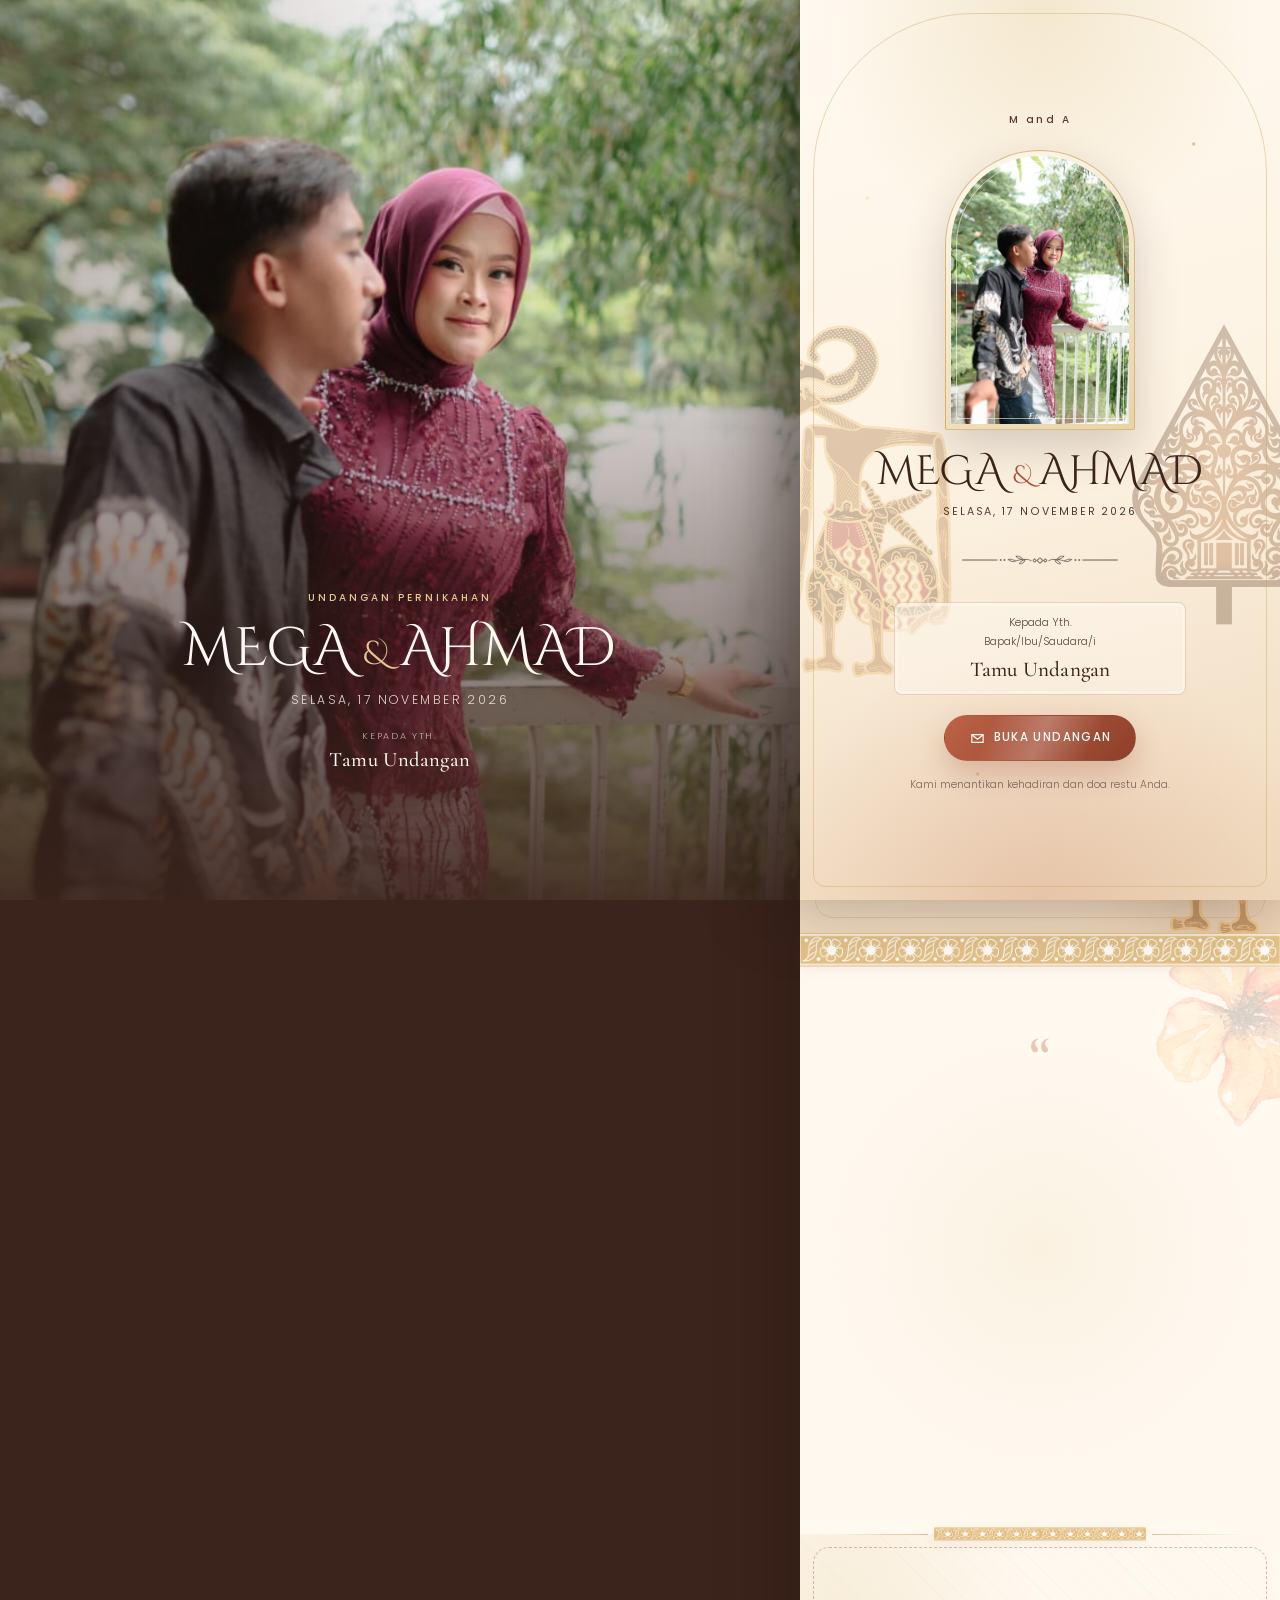
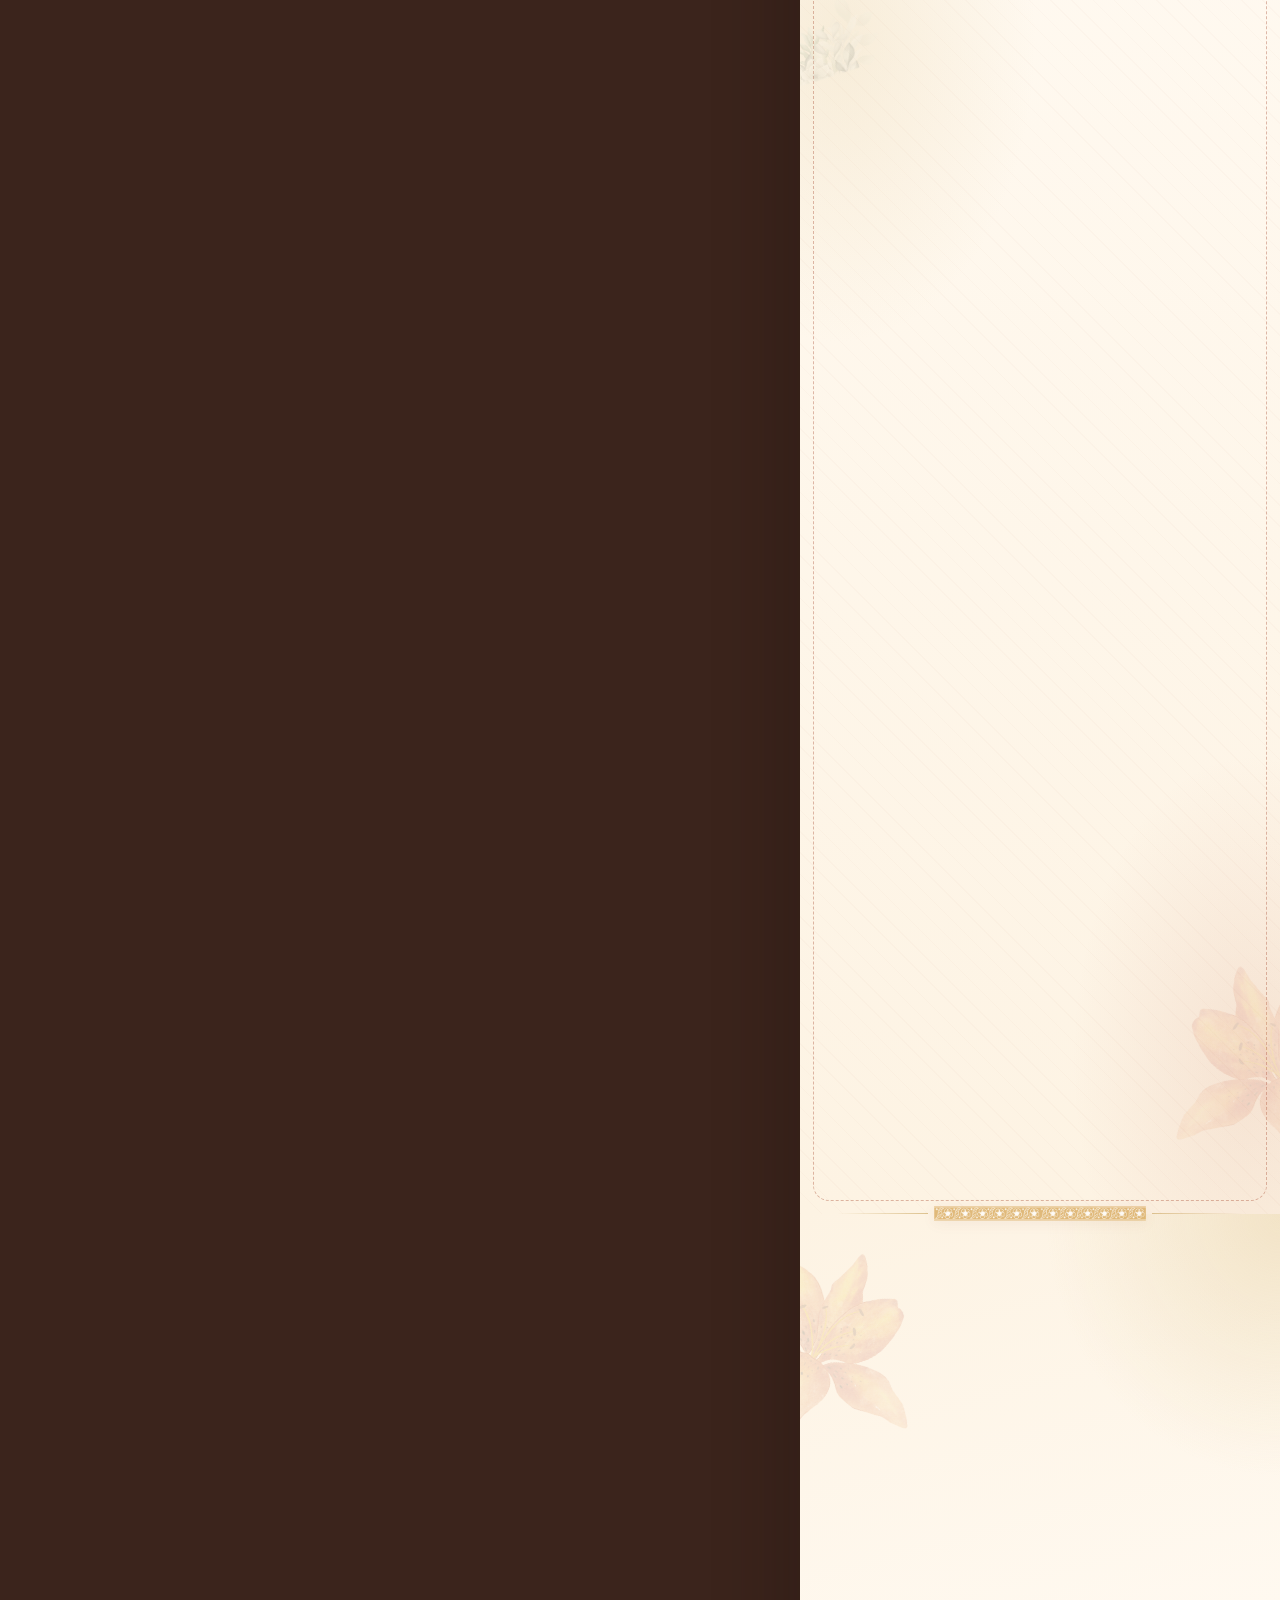
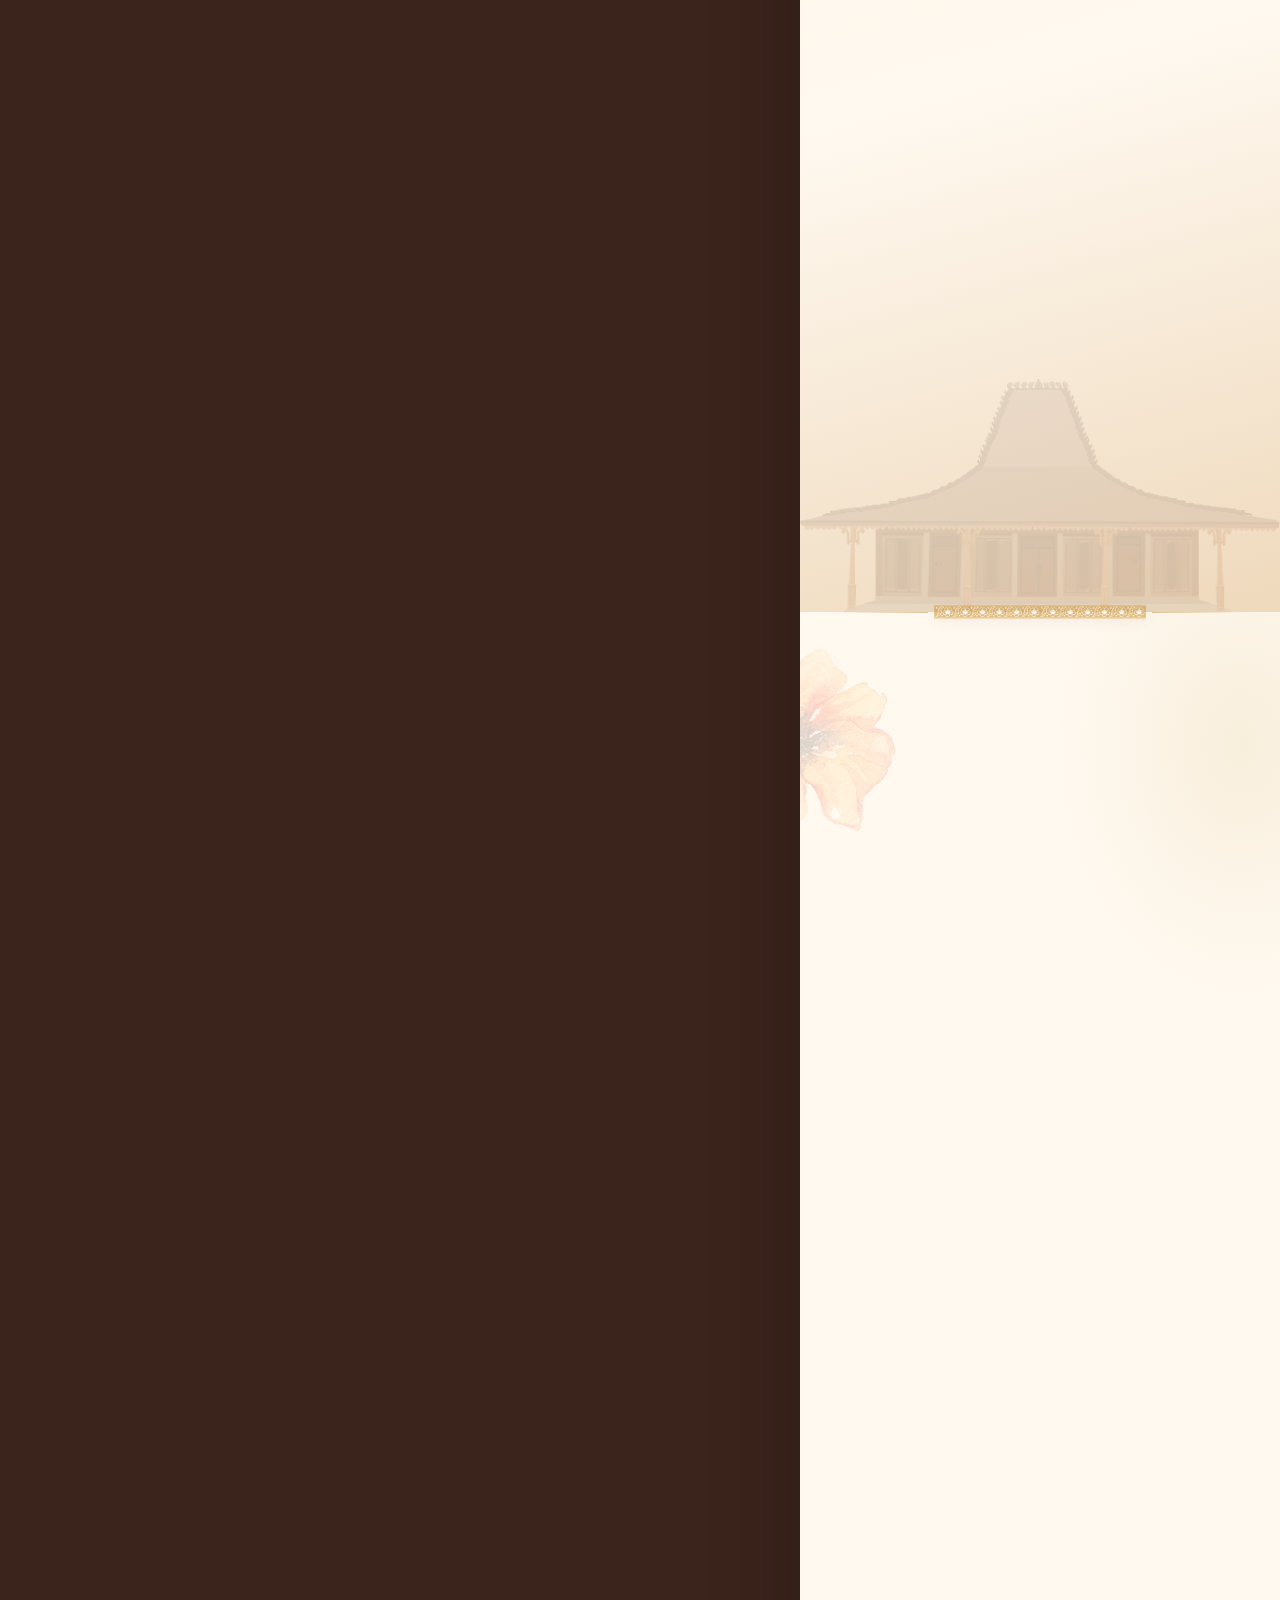
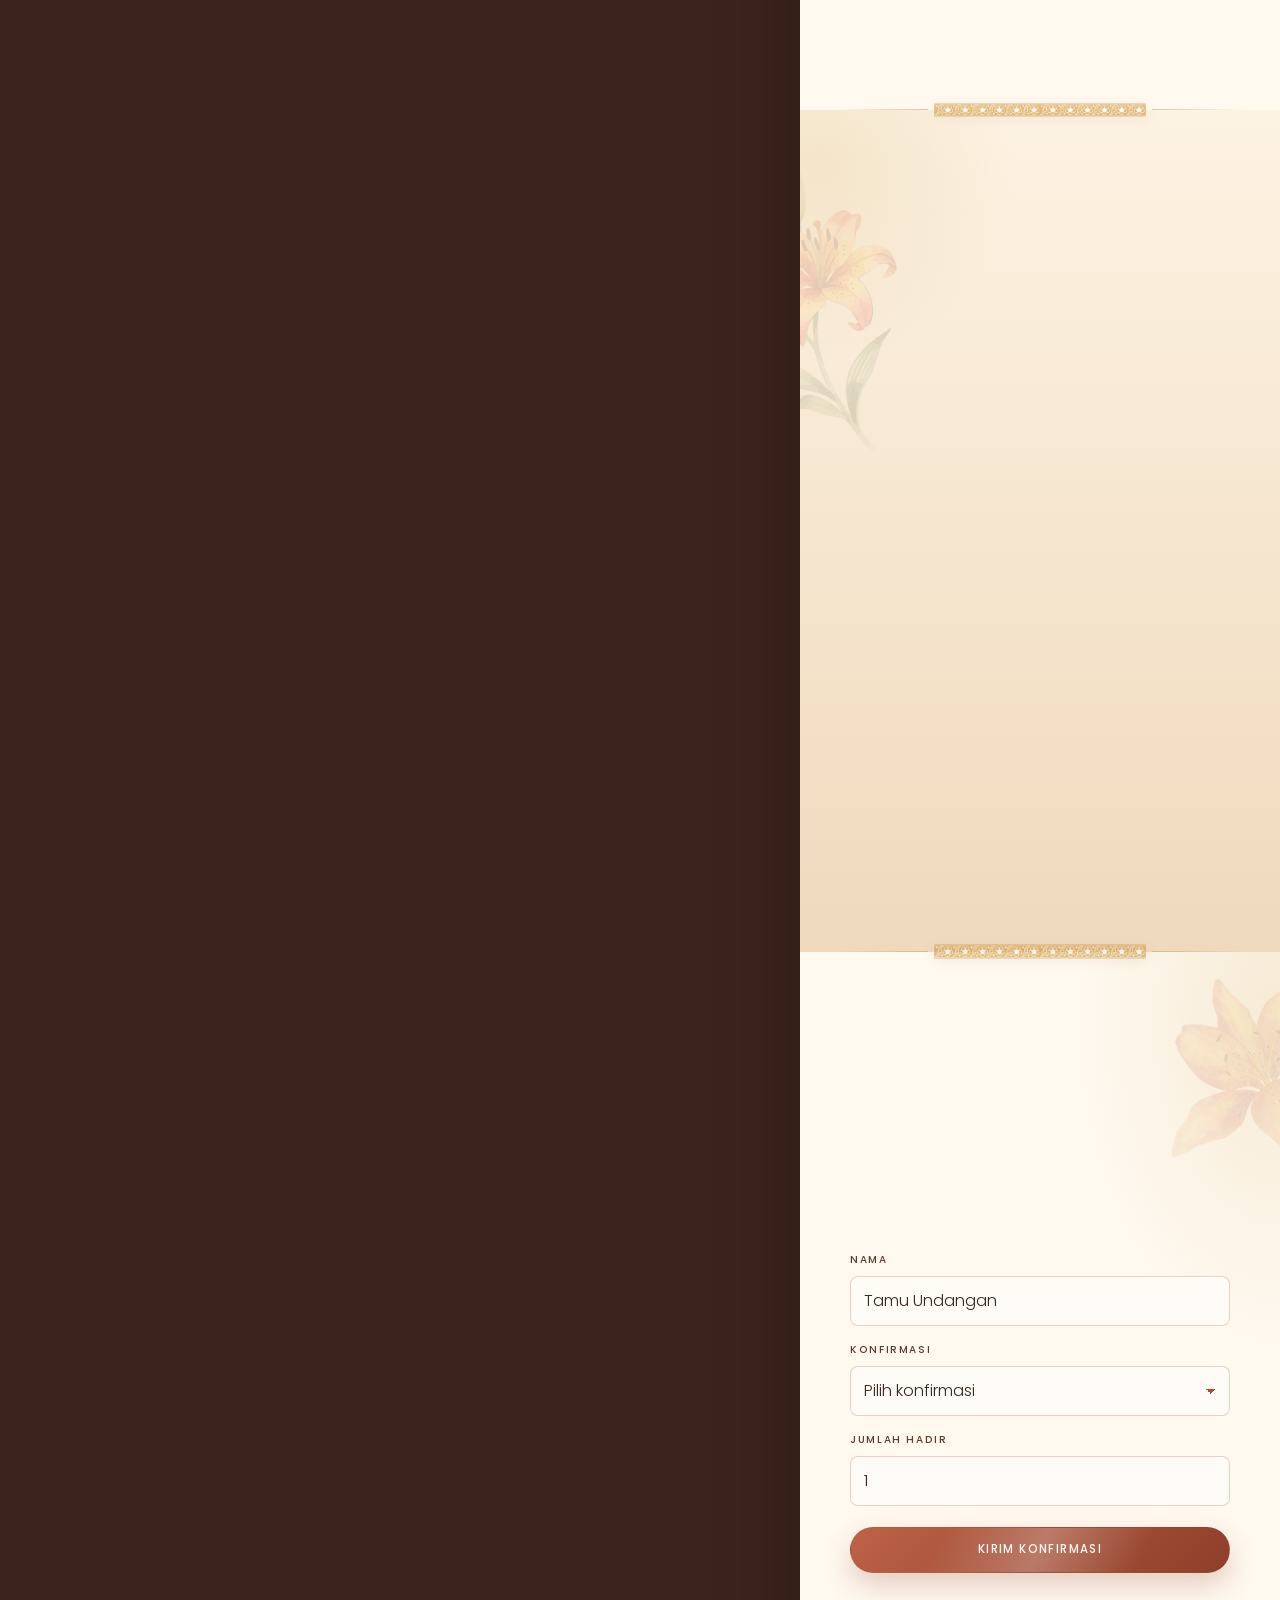
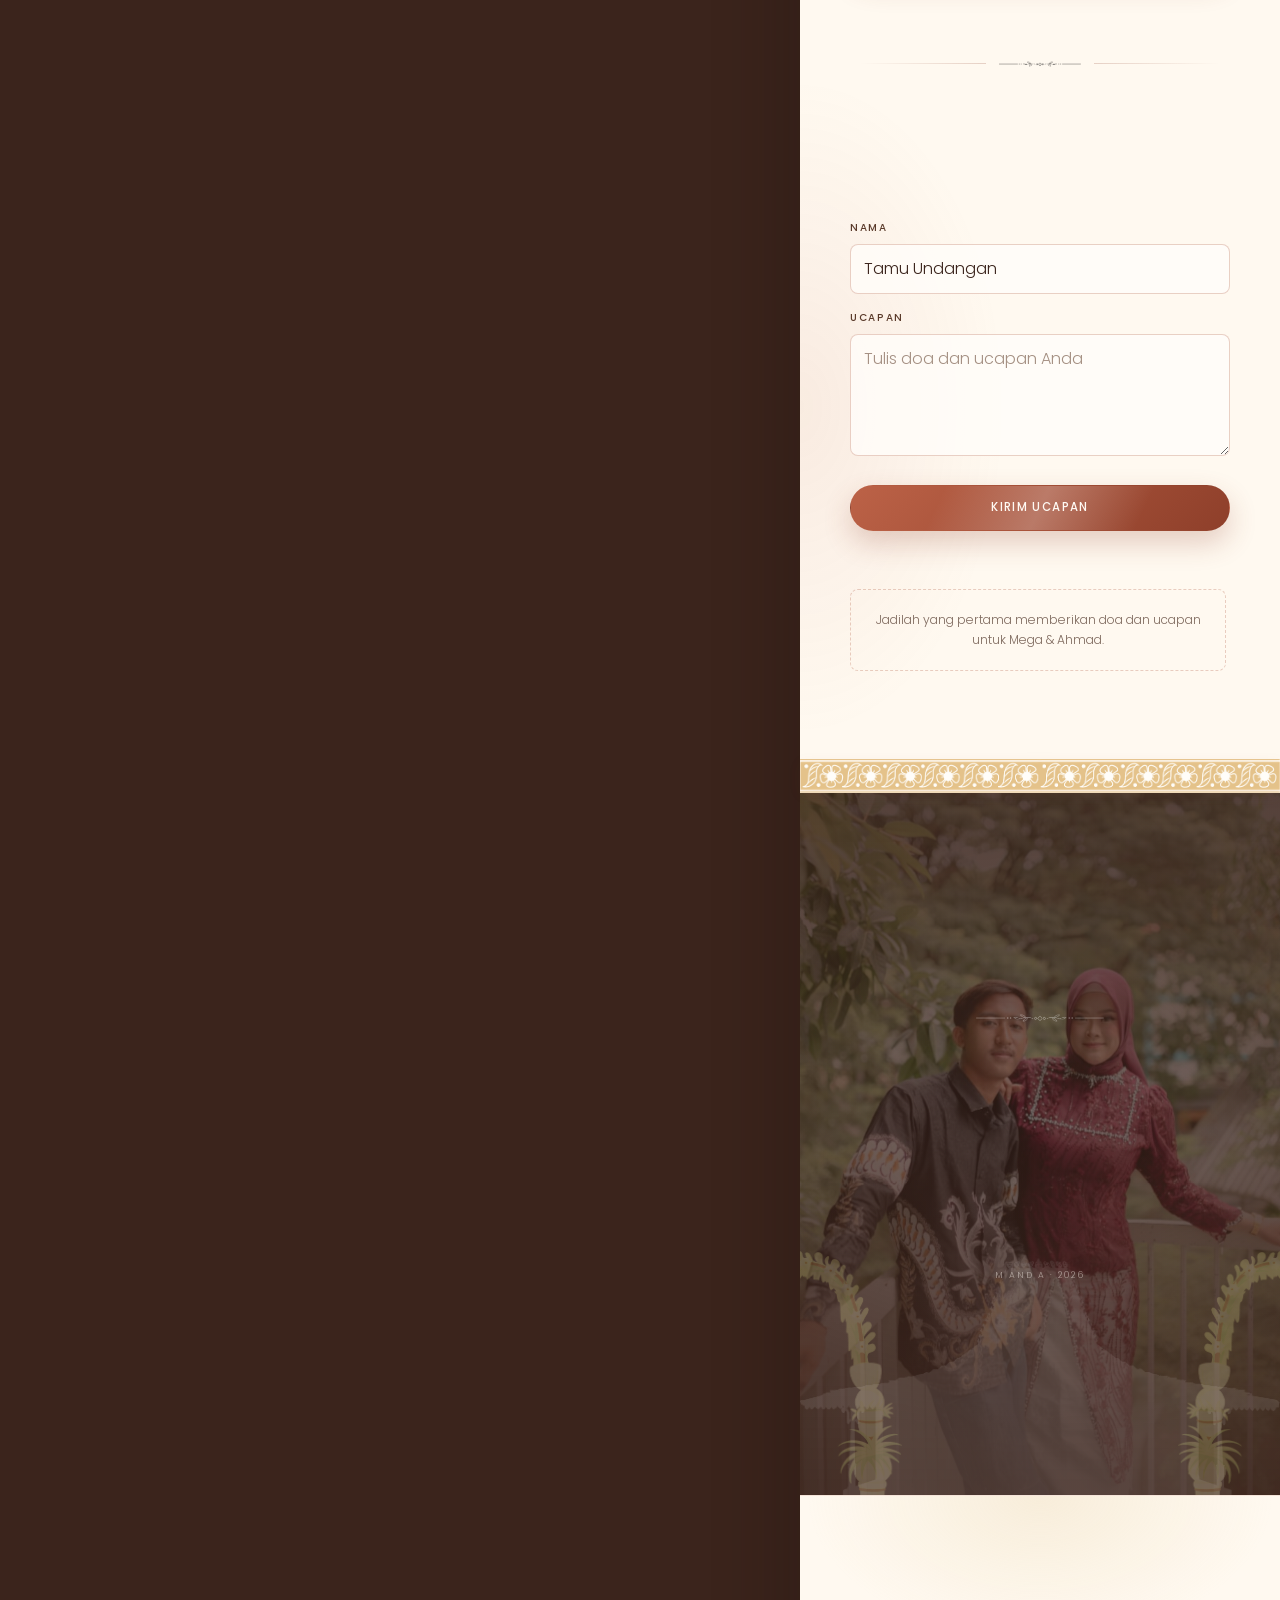
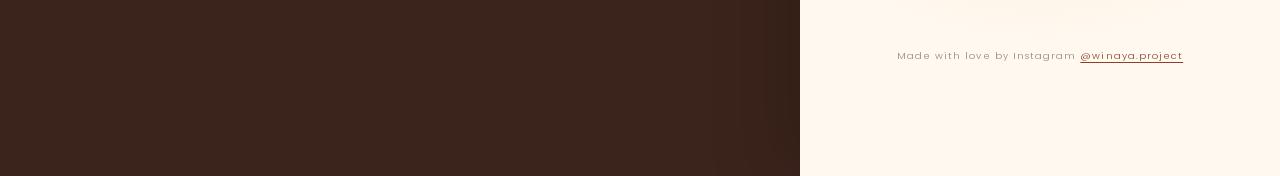
==== index.html @ 8a0c8fb9 "Add wedding invitation website" ====
<!DOCTYPE html>
<html lang="id">
<head>
<meta charset="utf-8">
<meta name="viewport" content="width=device-width, initial-scale=1, viewport-fit=cover">
<meta name="theme-color" content="#FDF3E3">
<title>Undangan Pernikahan Mega &amp; Ahmad</title>
<meta name="description" content="Undangan pernikahan Mega Lestari Purwaning Tias dan Ahmad Asro’i, Selasa, 17 November 2026 di Sidoarjo.">
<meta property="og:title" content="Undangan Pernikahan Mega &amp; Ahmad">
<meta property="og:description" content="Selasa, 17 November 2026. Kami mengundang Bapak/Ibu/Saudara/i untuk hadir di hari bahagia kami.">
<meta property="og:image" content="assets/images/foto-1.jpg">
<meta property="og:type" content="website">
<link rel="icon" href="assets/images/logo-web.png">
<link rel="preconnect" href="https://fonts.googleapis.com">
<link rel="preconnect" href="https://fonts.gstatic.com" crossorigin>
<link href="https://fonts.googleapis.com/css2?family=Cinzel+Decorative:wght@400;700&family=Cormorant+Garamond:ital,wght@1,400;1,500&family=Poppins:wght@300;400;500;600&display=swap" rel="stylesheet">
<link rel="preload" as="image" href="assets/images/foto-1.jpg">
<link rel="stylesheet" href="css/style.css">
<script defer src="js/data.js"></script>
<script defer src="js/main.js"></script>
</head>
<body class="is-locked">
<noscript><div class="noscript">Silakan aktifkan JavaScript untuk membuka undangan ini.</div></noscript>

<section id="cover" class="cover" aria-label="Sampul undangan">
  <div class="cover__panel">
    <div class="cover__ornament cover__ornament--ornate">
      <img src="assets/images/ornate-gunung.png" alt="" aria-hidden="true">
    </div>
    <div class="cover__ornament cover__ornament--wayang">
      <img src="assets/images/wayang.png" alt="" aria-hidden="true">
    </div>

    <div class="cover__content">
      <p class="eyebrow cover__eyebrow">M and A</p>
      <figure class="cover__photo">
        <img id="coverPhoto" src="assets/images/foto-1.jpg" alt="Mega dan Ahmad" fetchpriority="high">
      </figure>
      <h1 class="cover__names">
        <span id="coverBride">Mega</span>
        <span class="amp" aria-hidden="true">&amp;</span>
        <span id="coverGroom">Ahmad</span>
      </h1>
      <p class="cover__date" id="coverDate">Selasa, 17 November 2026</p>
      <img class="cover__line" src="assets/images/decorative-line.png" alt="" aria-hidden="true">
      <div class="cover__guest">
        <span>Kepada Yth.</span>
        <span>Bapak/Ibu/Saudara/i</span>
        <strong id="guestName">Tamu Undangan</strong>
      </div>
      <button class="btn btn--primary btn--pulse" id="openInvitation" type="button">
        <svg viewBox="0 0 24 24" aria-hidden="true" focusable="false"><path d="M4 6.5h16v11H4z"/><path d="m4.5 7 7.5 6 7.5-6"/></svg>
        <span>Buka Undangan</span>
      </button>
      <p class="cover__note">Kami menantikan kehadiran dan doa restu Anda.</p>
    </div>
  </div>
</section>

<div class="sparkle-layer" aria-hidden="true">
  <span></span><span></span><span></span><span></span><span></span><span></span>
  <span></span><span></span><span></span><span></span><span></span><span></span>
</div>

<div class="page-shell">
<main class="main" id="main">
  <section class="hero" id="hom" aria-labelledby="heroNames">
    <div class="hero__slides" id="heroSlides" aria-hidden="true" data-bg-parallax="scroll"></div>
    <div class="hero__veil" aria-hidden="true"></div>
    <div class="hero__content">
      <p class="eyebrow eyebrow--light" data-anim="down">Undangan Pernikahan</p>
      <h2 class="hero__names" id="heroNames" data-anim="zoom" style="--delay:120ms">
        <span data-bride>Mega</span>
        <span class="amp" aria-hidden="true">&amp;</span>
        <span data-groom>Ahmad</span>
      </h2>
      <p class="hero__date" data-anim="up" style="--delay:220ms" data-date-label>Selasa, 17 November 2026</p>
      <p class="hero__guest" data-anim="up" style="--delay:280ms">
        <span>Kepada Yth.</span>
        <strong data-hero-guest>Tamu Undangan</strong>
      </p>
    </div>
    <a class="scroll-cue" href="#hitung" aria-label="Gulir ke hitung mundur acara">
      <span>Gulir</span>
      <i aria-hidden="true"></i>
    </a>
  </section>

  <div class="invitation">
    <div class="section-divider section-divider--page" aria-hidden="true">
      <img src="assets/images/pembatas%20halaman.png" alt="" loading="lazy" decoding="async">
    </div>

    <section class="section countdown-section" id="hitung" aria-labelledby="countdownTitle">
      <img class="countdown-section__penjor" src="assets/images/penjor-balinese.png" alt="" aria-hidden="true" loading="lazy" decoding="async" data-parallax="0.1">
      <img class="countdown-section__penjor countdown-section__penjor--right" src="assets/images/penjor-balinese.png" alt="" aria-hidden="true" loading="lazy" decoding="async" data-parallax="0.1">
      <img class="countdown-section__flower-stack countdown-section__flower-stack--left" src="assets/images/trees.png" alt="" aria-hidden="true" loading="lazy" decoding="async" data-parallax="0.16">
      <img class="countdown-section__flower-stack" src="assets/images/trees.png" alt="" aria-hidden="true" loading="lazy" decoding="async" data-parallax="0.16">
      <img class="countdown-section__wayang" src="assets/images/wayang.png" alt="" aria-hidden="true" loading="lazy" decoding="async" data-parallax="0.06">
      <div class="countdown-section__content">
        <figure class="couple__portrait countdown-section__portrait" data-anim="zoom" style="--delay:180ms">
          <img class="mirror-cloud mirror-cloud--left" src="assets/images/awan-1.png" alt="" aria-hidden="true" loading="lazy" decoding="async" data-parallax="0.05">
          <img class="mirror-cloud mirror-cloud--right" src="assets/images/awan-2.png" alt="" aria-hidden="true" loading="lazy" decoding="async" data-parallax="0.07">
          <img class="couple__portrait-photo" src="assets/images/gallery/foto-4.jpeg" alt="Momen Mega dan Ahmad" loading="lazy" decoding="async">
          <img class="couple__portrait-frame" src="assets/images/frame-mirror.png" alt="" aria-hidden="true" loading="lazy" decoding="async">
          <img class="mirror-flower mirror-flower--left" src="assets/images/flower-3.png" alt="" aria-hidden="true" loading="lazy" decoding="async" data-parallax="0.12">
          <img class="mirror-flower mirror-flower--right" src="assets/images/flower-4.png" alt="" aria-hidden="true" loading="lazy" decoding="async" data-parallax="0.14">
        </figure>
        <p class="eyebrow" data-anim="up">Save the Date</p>
        <h2 class="section__title" id="countdownTitle" data-anim="up" style="--delay:80ms">Menuju Hari Bahagia</h2>
        <p class="countdown-section__date" data-date-label data-anim="up" style="--delay:140ms">Selasa, 17 November 2026</p>
        <div class="countdown" id="countdown" data-anim="up" style="--delay:260ms" role="group" aria-label="Hitung mundur acara">
          <div class="countdown__item"><strong id="cdDays">00</strong><span>Hari</span></div>
          <div class="countdown__item"><strong id="cdHours">00</strong><span>Jam</span></div>
          <div class="countdown__item"><strong id="cdMinutes">00</strong><span>Menit</span></div>
          <div class="countdown__item"><strong id="cdSeconds">00</strong><span>Detik</span></div>
        </div>
        <p class="countdown__past" id="countdownPast" data-anim="up" style="--delay:220ms" hidden>
          Hari bahagia telah berlangsung. Terima kasih atas doa dan restu Anda.
        </p>
      </div>
    </section>

  <div class="section-divider section-divider--page" aria-hidden="true">
    <img src="assets/images/pembatas%20halaman.png" alt="" loading="lazy" decoding="async">
  </div>

  <section class="section quote" aria-labelledby="quoteTitle">
    <h2 class="sr-only" id="quoteTitle">Ayat pernikahan</h2>
    <img class="quote__flower" src="assets/images/flower-1.png" alt="" aria-hidden="true" data-parallax="0.08">
    <div class="quote__mark" aria-hidden="true">&ldquo;</div>
    <blockquote class="quote__text" id="quoteText" data-anim="up">
      Dan diantara tanda-tanda kebesaran-Nya ialah diciptakan-Nya untukmu pasangan hidup dari jenismu sendiri supaya kamu cenderung dan merasa tentram kepadanya dan dijadikan-Nya diantaramu rasa kasih dan sayang. Sesungguhnya pada yang demikian itu menjadi tanda-tanda bagi kaum yang berfikir.
    </blockquote>
    <p class="quote__source" id="quoteSource" data-anim="up" style="--delay:120ms">Surat Ar-Rum: 21</p>
    <img class="quote__line" src="assets/images/decorative-line.png" alt="" aria-hidden="true" data-anim="zoom">
  </section>

  <div class="section-divider" aria-hidden="true">
    <img src="assets/images/pembatas%20halaman.png" alt="" loading="lazy" decoding="async">
  </div>

  <section class="section couple" id="kopel" aria-labelledby="coupleTitle">
    <h2 class="sr-only" id="coupleTitle">Mempelai</h2>
    <div class="couple__frame" aria-hidden="true"></div>
    <img class="couple__flower couple__flower--left" src="assets/images/flower-group.png" alt="" aria-hidden="true" data-parallax="0.07">
    <img class="couple__flower couple__flower--right" src="assets/images/flower-2.png" alt="" aria-hidden="true" data-parallax="0.11">
    <p class="section__lead couple__lead" id="invitationText" data-anim="up">
      DENGAN MEMOHON RAHMAT DAN RIDHO ALLAH SWT, YANG TELAH MENCIPTAKAN MAKHLUKNYA BERPASANG-PASANGAN, KAMI MOHON DOA RESTU UNTUK PERNIKAHAN PUTRA-PUTRI KAMI:
    </p>

    <article class="person person--bride" data-anim="left">
      <div class="person__media">
        <img id="bridePhoto" src="assets/images/foto-3.jpg" alt="Mega Lestari Purwaning Tias" loading="lazy">
        <span class="person__ring" aria-hidden="true"></span>
        <img class="person__flower" src="assets/images/flower-1.png" alt="" aria-hidden="true" data-parallax="0.08">
      </div>
      <p class="person__nick" id="brideNick">Mega</p>
      <h3 class="person__name" id="brideName">Mega Lestari Purwaning Tias</h3>
      <p class="person__order" id="brideOrder">Putri pertama</p>
      <p class="person__parents" id="brideParents">Bapak Iswanto Sujati &amp; Ibu Hamidah</p>
    </article>

    <div class="and" data-anim="zoom" aria-hidden="true">
      <span></span>
      <strong>AND</strong>
      <span></span>
    </div>

    <article class="person person--groom" data-anim="right">
      <div class="person__media">
        <img id="groomPhoto" src="assets/images/foto-2.jpg" alt="Ahmad Asro’i" loading="lazy">
        <span class="person__ring" aria-hidden="true"></span>
        <img class="person__flower" src="assets/images/flower-2.png" alt="" aria-hidden="true" data-parallax="0.08">
      </div>
      <p class="person__nick" id="groomNick">Ahmad</p>
      <h3 class="person__name" id="groomName">Ahmad Asro’i</h3>
      <p class="person__order" id="groomOrder">Putra pertama</p>
      <p class="person__parents" id="groomParents">Bapak Satimen &amp; Ibu Komariyah</p>
    </article>
  </section>

  <div class="section-divider" aria-hidden="true">
    <img src="assets/images/pembatas%20halaman.png" alt="" loading="lazy" decoding="async">
  </div>

  <section class="section event" id="lokasi" aria-labelledby="eventTitle">
    <img class="event__flower" src="assets/images/flower-2.png" alt="" aria-hidden="true" data-parallax="0.1">
    <p class="eyebrow" data-anim="up">Rangkaian Acara</p>
    <h2 class="section__title" id="eventTitle" data-anim="up" style="--delay:80ms">Acara</h2>
    <div class="event__list" id="eventList"></div>
    <div class="event__map" id="eventMap" data-anim="up"></div>
    <div class="event__joglo" aria-hidden="true">
      <img src="assets/images/rumah-joglo.png" alt="">
    </div>
  </section>

  <div class="section-divider" aria-hidden="true">
    <img src="assets/images/pembatas%20halaman.png" alt="" loading="lazy" decoding="async">
  </div>

  <section class="section gallery" id="galeri" aria-labelledby="galleryTitle">
    <img class="gallery__flower" src="assets/images/flower-1.png" alt="" aria-hidden="true" data-parallax="0.09">
    <p class="eyebrow" data-anim="up">Galeri</p>
    <h2 class="section__title" id="galleryTitle" data-anim="up" style="--delay:80ms">
      <span data-bride>Mega</span> &amp; <span data-groom>Ahmad</span>
    </h2>
    <div class="gallery__grid" id="galleryGrid"></div>
  </section>

  <div class="section-divider" aria-hidden="true">
    <img src="assets/images/pembatas%20halaman.png" alt="" loading="lazy" decoding="async">
  </div>

  <section class="section gift" id="hadiah" aria-labelledby="giftTitle">
    <img class="gift__flower" src="assets/images/flower-3.png" alt="" aria-hidden="true" loading="lazy" decoding="async" data-parallax="0.07">
    <p class="eyebrow" id="giftEyebrow" data-anim="up">Wedding Gift</p>
    <h2 class="section__title" id="giftTitle" data-anim="up" style="--delay:80ms">Love Gift</h2>
    <p class="section__lead" id="giftIntro" data-anim="up" style="--delay:140ms">
      Tanpa mengurangi rasa hormat, bagi Bapak/Ibu/Saudara/i yang ingin memberikan tanda kasih untuk kami, dapat melalui:
    </p>
    <div class="gift__list" id="giftList"></div>
  </section>

  <div class="section-divider" aria-hidden="true">
    <img src="assets/images/pembatas%20halaman.png" alt="" loading="lazy" decoding="async">
  </div>

  <section class="section wishes" id="selamat" aria-labelledby="wishesTitle">
    <img class="wishes__flower" src="assets/images/flower-2.png" alt="" aria-hidden="true" data-parallax="0.1">
    <h2 class="section__title" id="wishesTitle" data-anim="up">Konfirmasi Kehadiran</h2>
    <p class="section__lead" data-anim="up" style="--delay:80ms">
      Mohon kesediaannya untuk melakukan konfirmasi kehadiran, supaya kami bisa mempersiapkan kehadiran Anda dengan baik.
    </p>

    <form class="form" id="rsvpForm" data-form="rsvp" novalidate>
      <input type="hidden" name="_subject" value="RSVP Pernikahan Mega &amp; Ahmad">
      <input type="hidden" name="jenis" value="rsvp">
      <input type="hidden" name="tamu" id="rsvpGuestHidden" value="Tamu Undangan">
      <div class="field">
        <label for="rsvpName">Nama</label>
        <input id="rsvpName" name="nama" type="text" autocomplete="name" placeholder="Nama Anda" required>
      </div>
      <div class="field">
        <label for="rsvpConfirm">Konfirmasi</label>
        <select id="rsvpConfirm" name="konfirmasi" required>
          <option value="">Pilih konfirmasi</option>
          <option value="Bersedia Hadir">Bersedia Hadir</option>
          <option value="Belum Bisa Hadir">Belum Bisa Hadir</option>
        </select>
      </div>
      <div class="field">
        <label for="rsvpGuests">Jumlah Hadir</label>
        <input id="rsvpGuests" name="jumlahorang" type="number" inputmode="numeric" min="1" step="1" value="1" placeholder="Jumlah orang" required>
      </div>
      <div class="form__trap" aria-hidden="true">
        <label for="rsvpGotcha">Jangan diisi</label>
        <input id="rsvpGotcha" name="_gotcha" type="text" tabindex="-1" autocomplete="off">
      </div>
      <button class="btn btn--primary form__submit" type="submit">
        <span>Kirim Konfirmasi</span>
      </button>
      <p class="form__status" id="rsvpStatus" role="status" aria-live="polite"></p>
    </form>

    <div class="wishes__divider" aria-hidden="true">
      <span></span>
      <img src="assets/images/decorative-line.png" alt="">
      <span></span>
    </div>

    <h3 class="subtitle" data-anim="up">Doa &amp; Ucapan</h3>
    <p class="section__lead section__lead--small" data-anim="up">
      Berikan doa dan ucapan terbaik Anda untuk kami.
    </p>

    <form class="form" id="wishForm" data-form="wish" novalidate>
      <input type="hidden" name="_subject" value="Ucapan untuk Mega &amp; Ahmad">
      <input type="hidden" name="jenis" value="ucapan">
      <input type="hidden" name="tamu" id="wishGuestHidden" value="Tamu Undangan">
      <div class="field">
        <label for="wishName">Nama</label>
        <input id="wishName" name="nama" type="text" autocomplete="name" placeholder="Nama Anda" required>
      </div>
      <div class="field">
        <label for="wishMessage">Ucapan</label>
        <textarea id="wishMessage" name="pesan" rows="4" placeholder="Tulis doa dan ucapan Anda" maxlength="600" required></textarea>
      </div>
      <div class="form__trap" aria-hidden="true">
        <label for="wishGotcha">Jangan diisi</label>
        <input id="wishGotcha" name="_gotcha" type="text" tabindex="-1" autocomplete="off">
      </div>
      <button class="btn btn--primary form__submit" type="submit">
        <span>Kirim Ucapan</span>
      </button>
      <p class="form__status" id="wishStatus" role="status" aria-live="polite"></p>
    </form>

    <div class="wish-list" id="wishList" aria-live="polite"></div>
  </section>

  <div class="section-divider section-divider--page" aria-hidden="true">
    <img src="assets/images/pembatas%20halaman.png" alt="" loading="lazy" decoding="async">
  </div>

  <section class="closing" id="fotofooter" aria-labelledby="closingTitle">
    <div class="closing__slides" id="closingSlides" aria-hidden="true" data-bg-parallax="view"></div>
    <div class="closing__veil" aria-hidden="true"></div>
    <img class="closing__penjor closing__penjor--left" src="assets/images/penjor-balinese.png" alt="" aria-hidden="true" loading="lazy" decoding="async" data-parallax="0.08">
    <img class="closing__penjor closing__penjor--right" src="assets/images/penjor-balinese.png" alt="" aria-hidden="true" loading="lazy" decoding="async" data-parallax="0.08">
    <img class="closing__joglo" src="assets/images/rumah-joglo.png" alt="" aria-hidden="true" loading="lazy" decoding="async" data-parallax="0.04">
    <div class="closing__content">
      <img class="closing__line" src="assets/images/decorative-line-white.png" alt="" aria-hidden="true">
      <p class="closing__text" id="closingText" data-anim="up">
        MERUPAKAN SUATU KEHORMATAN DAN KEBAHAGIAAN BAGI KAMI APABILA BAPAK/IBU/SAUDARA/I BERKENAN HADIR UNTUK MEMBERIKAN DOA RESTU KEPADA PUTRA-PUTRI KAMI.
      </p>
      <p class="eyebrow eyebrow--light" data-anim="up" style="--delay:100ms">Undangan Pernikahan</p>
      <h2 class="closing__names" id="closingTitle" data-anim="zoom" style="--delay:160ms">
        <span data-bride>Mega</span>
        <span class="amp" aria-hidden="true">&amp;</span>
        <span data-groom>Ahmad</span>
      </h2>
      <p class="closing__credit" id="closingCredit">M and A &middot; 2026</p>
    </div>
  </section>

  <section class="winaya" id="winaya" aria-label="Winaya Projects">
    <img class="winaya__logo" src="assets/images/logo-winaya-projects.png" alt="Winaya Projects" loading="lazy" decoding="async" data-anim="zoom">
    <p class="winaya__credit">Made with love by Instagram <a href="https://www.instagram.com/winaya.project" target="_blank" rel="noopener noreferrer">@winaya.project</a></p>
  </section>
  </div>
</main>
</div>

<nav class="bottom-nav" id="bottomNav" aria-label="Navigasi undangan">
  <a href="#hom" data-nav="hom" class="is-active" aria-current="page">
    <svg viewBox="0 0 24 24" aria-hidden="true" focusable="false"><path d="m4 11 8-7 8 7"/><path d="M6.5 10v10h11V10"/></svg>
    <span>Sampul</span>
  </a>
  <a href="#kopel" data-nav="kopel">
    <svg viewBox="0 0 24 24" aria-hidden="true" focusable="false"><path d="M12 20s-7-4.3-7-9a4 4 0 0 1 7-2.6A4 4 0 0 1 19 11c0 4.7-7 9-7 9Z"/></svg>
    <span>Mempelai</span>
  </a>
  <a href="#lokasi" data-nav="lokasi">
    <svg viewBox="0 0 24 24" aria-hidden="true" focusable="false"><rect x="4" y="5.5" width="16" height="14.5" rx="2"/><path d="M4 10h16M8 4v3M16 4v3"/></svg>
    <span>Acara</span>
  </a>
  <a href="#galeri" data-nav="galeri">
    <svg viewBox="0 0 24 24" aria-hidden="true" focusable="false"><rect x="4" y="5" width="16" height="14" rx="2"/><circle cx="9" cy="10" r="1.5"/><path d="m5 17 5-5 4 4 2-2 3 3"/></svg>
    <span>Galeri</span>
  </a>
  <a href="#selamat" data-nav="selamat">
    <svg viewBox="0 0 24 24" aria-hidden="true" focusable="false"><path d="M20 12a7 7 0 0 1-7 7H8l-4 3v-5.5A7 7 0 0 1 11 5h2a7 7 0 0 1 7 7Z"/><path d="M9 11h6M9 14h4"/></svg>
    <span>Ucapan</span>
  </a>
</nav>

<button class="music-toggle" id="musicToggle" type="button" aria-label="Putar musik" aria-pressed="false" hidden>
  <svg class="music-toggle__play" viewBox="0 0 24 24" aria-hidden="true" focusable="false"><path d="M8 5v14l11-7Z"/></svg>
  <svg class="music-toggle__pause" viewBox="0 0 24 24" aria-hidden="true" focusable="false"><path d="M8 5h3v14H8zM13 5h3v14h-3z"/></svg>
</button>

<audio id="bgm" loop preload="none" src="assets/audio/bgm.mp3"></audio>

<div class="lightbox" id="lightbox" role="dialog" aria-modal="true" aria-label="Galeri foto" hidden>
  <button class="lightbox__close" id="lightboxClose" type="button" aria-label="Tutup galeri">
    <svg viewBox="0 0 24 24" aria-hidden="true" focusable="false"><path d="m6 6 12 12M18 6 6 18"/></svg>
  </button>
  <button class="lightbox__nav lightbox__nav--prev" id="lightboxPrev" type="button" aria-label="Foto sebelumnya">
    <svg viewBox="0 0 24 24" aria-hidden="true" focusable="false"><path d="m15 5-7 7 7 7"/></svg>
  </button>
  <figure class="lightbox__figure">
    <img id="lightboxImage" src="" alt="">
    <figcaption id="lightboxCaption"></figcaption>
  </figure>
  <button class="lightbox__nav lightbox__nav--next" id="lightboxNext" type="button" aria-label="Foto berikutnya">
    <svg viewBox="0 0 24 24" aria-hidden="true" focusable="false"><path d="m9 5 7 7-7 7"/></svg>
  </button>
  <p class="lightbox__counter" id="lightboxCounter"></p>
</div>

<div class="toast" id="toast" role="status" aria-live="polite"></div>
</body>
</html>
---- css/style.css ----
:root {
  --cream-50: #fff9f0;
  --cream-100: #fdf3e3;
  --cream-200: #f3e3cb;
  --cream-300: #e8d3b4;
  --sand: #dfc5a0;
  --terracotta-500: #bc6247;
  --terracotta-600: #a94e34;
  --terracotta-700: #8e3f2a;
  --terracotta-900: #6f2f1f;
  --brown-900: #3b241c;
  --brown-800: #4b2e22;
  --brown-700: #5a3a2a;
  --gold-500: #c9a45c;
  --gold-300: #e1c894;
  --text: #5c493f;
  --muted: #7d685c;
  --white: #fffdf9;
  --font-display: "Cinzel Decorative", Georgia, serif;
  --font-body: "Poppins", "Segoe UI", sans-serif;
  --font-serif: "Cormorant Garamond", Georgia, serif;
  --nav-h: 68px;
  --panel-w: 480px;
  --section-x: clamp(20px, 6cqw, 32px);
  --ease-soft: cubic-bezier(.22, .68, .18, 1);
  --ease-cover: cubic-bezier(.77, 0, .18, 1);
  --shadow-card: 0 18px 44px rgba(59, 36, 28, .12);
}

*,
*::before,
*::after {
  box-sizing: border-box;
}

html {
  scroll-behavior: smooth;
  scroll-padding-top: 12px;
  -webkit-text-size-adjust: 100%;
}

body {
  margin: 0;
  background:
    radial-gradient(80% 50% at 50% 0%, rgba(225, 200, 148, .24), transparent 65%),
    var(--cream-200);
  color: var(--text);
  font-family: var(--font-body);
  font-size: 15px;
  font-weight: 300;
  line-height: 1.75;
  overflow-x: hidden;
  -webkit-font-smoothing: antialiased;
}

body.is-locked,
body.lightbox-open {
  overflow: hidden;
}

img {
  display: block;
  max-width: 100%;
}

a {
  color: inherit;
}

button,
input,
select,
textarea {
  font: inherit;
}

button {
  color: inherit;
}

h1,
h2,
h3,
h4,
p,
blockquote,
figure {
  margin: 0;
}

h1,
h2,
h3,
h4 {
  font-weight: 400;
}

[hidden] {
  display: none !important;
}

::selection {
  background: rgba(169, 78, 52, .2);
  color: var(--brown-900);
}

:focus-visible {
  outline: 2px solid var(--terracotta-600);
  outline-offset: 3px;
}

.sr-only {
  position: absolute;
  width: 1px;
  height: 1px;
  padding: 0;
  margin: -1px;
  overflow: hidden;
  clip: rect(0, 0, 0, 0);
  white-space: nowrap;
  border: 0;
}

.noscript {
  position: fixed;
  inset: 0 0 auto;
  z-index: 200;
  padding: 14px 20px;
  background: var(--brown-900);
  color: var(--cream-50);
  font-size: 13px;
  text-align: center;
}

.page-shell {
  position: relative;
  width: 100%;
  max-width: 480px;
  min-height: 100vh;
  min-height: 100svh;
  margin: 0 auto;
  padding-bottom: calc(var(--nav-h) + env(safe-area-inset-bottom, 0px));
  background: var(--cream-50);
  box-shadow: 0 0 70px rgba(59, 36, 28, .18);
}

.main {
  position: relative;
  overflow: hidden;
}

.invitation {
  position: relative;
  background: var(--cream-50);
  container-type: inline-size;
}

.section {
  position: relative;
  padding: clamp(68px, 15cqw, 92px) var(--section-x);
  overflow: hidden;
  text-align: center;
}

.section-divider {
  position: relative;
  z-index: 4;
  display: flex;
  height: 42px;
  align-items: center;
  justify-content: center;
  margin: -21px 0;
  padding: 0 calc(var(--section-x) + 8px);
  pointer-events: none;
}

.section-divider::before,
.section-divider::after {
  height: 1px;
  max-width: 92px;
  flex: 1 1 24px;
  background: linear-gradient(90deg, transparent, rgba(201, 164, 92, .62));
  content: "";
  animation: line-glow 5.5s ease-in-out infinite;
}

.section-divider::after {
  background: linear-gradient(90deg, rgba(201, 164, 92, .62), transparent);
  animation-delay: -2.7s;
}

.section-divider img {
  width: clamp(138px, 44cqw, 214px);
  height: auto;
  flex: 0 0 auto;
  margin: 0 6px;
  opacity: .64;
  filter: drop-shadow(0 3px 7px rgba(142, 63, 42, .12));
  animation: line-glow 6.5s ease-in-out infinite;
}

.section-divider--page {
  width: 100%;
  height: auto;
  margin: 0;
  padding: 0;
}

.section-divider--page::before,
.section-divider--page::after {
  display: none;
}

.section-divider--page img {
  width: 100%;
  max-width: none;
  height: auto;
  margin: 0;
  opacity: .58;
  object-fit: contain;
}

.sparkle-layer {
  position: fixed;
  inset: 0;
  z-index: 55;
  overflow: hidden;
  pointer-events: none;
}

.sparkle-layer span {
  position: absolute;
  width: 7px;
  height: 7px;
  background:
    linear-gradient(90deg, transparent 0 45%, rgba(201, 164, 92, .92) 48% 52%, transparent 55%),
    linear-gradient(180deg, transparent 0 45%, rgba(246, 227, 182, .96) 48% 52%, transparent 55%);
  opacity: 0;
  filter: drop-shadow(0 0 4px rgba(201, 164, 92, .42));
  transform: scale(.35);
  animation: sparkle-twinkle 5.2s ease-in-out infinite;
}

.sparkle-layer span::after {
  position: absolute;
  inset: 2px;
  border-radius: 50%;
  background: #f4dfaa;
  box-shadow: 0 0 5px 1px rgba(201, 164, 92, .48);
  content: "";
}

.sparkle-layer span:nth-child(1) { top: 9%; left: 7%; animation-delay: -1.2s; animation-duration: 4.6s; }
.sparkle-layer span:nth-child(2) { top: 18%; left: 27%; animation-delay: -3.4s; animation-duration: 5.8s; }
.sparkle-layer span:nth-child(3) { top: 13%; left: 82%; animation-delay: -.6s; animation-duration: 5.1s; }
.sparkle-layer span:nth-child(4) { top: 29%; left: 58%; animation-delay: -2.1s; animation-duration: 4.2s; }
.sparkle-layer span:nth-child(5) { top: 43%; left: 12%; animation-delay: -4.3s; animation-duration: 6s; }
.sparkle-layer span:nth-child(6) { top: 51%; left: 91%; animation-delay: -2.8s; animation-duration: 4.8s; }
.sparkle-layer span:nth-child(7) { top: 62%; left: 34%; animation-delay: -5.2s; animation-duration: 5.6s; }
.sparkle-layer span:nth-child(8) { top: 68%; left: 72%; animation-delay: -1.7s; animation-duration: 4.4s; }
.sparkle-layer span:nth-child(9) { top: 79%; left: 6%; animation-delay: -3.9s; animation-duration: 5.9s; }
.sparkle-layer span:nth-child(10) { top: 84%; left: 54%; animation-delay: -.9s; animation-duration: 4.9s; }
.sparkle-layer span:nth-child(11) { top: 92%; left: 86%; animation-delay: -4.8s; animation-duration: 6.2s; }
.sparkle-layer span:nth-child(12) { top: 36%; left: 43%; animation-delay: -2.5s; animation-duration: 5.4s; }

.eyebrow {
  position: relative;
  z-index: 2;
  margin-bottom: 10px;
  color: var(--terracotta-600);
  font-size: .63rem;
  font-weight: 500;
  letter-spacing: .3em;
  text-transform: uppercase;
}

.eyebrow--light {
  color: var(--gold-300);
}

.section__title {
  position: relative;
  z-index: 2;
  color: var(--brown-900);
  font-family: var(--font-display);
  font-size: clamp(1.9rem, 8.4cqw, 2.55rem);
  line-height: 1.3;
  text-wrap: balance;
}

.section__lead {
  position: relative;
  z-index: 2;
  max-width: 340px;
  margin: 0 auto;
  color: var(--text);
  font-size: .86rem;
  line-height: 1.85;
  text-wrap: pretty;
}

.section__lead--small {
  font-size: .8rem;
}

.amp {
  display: inline-block;
  color: var(--terracotta-500);
  font-size: .68em;
  transform: translateY(-.04em);
}

.btn {
  position: relative;
  z-index: 2;
  display: inline-flex;
  min-height: 46px;
  align-items: center;
  justify-content: center;
  gap: 8px;
  padding: 12px 24px;
  border: 1px solid transparent;
  border-radius: 999px;
  cursor: pointer;
  font-family: var(--font-body);
  font-size: .72rem;
  font-weight: 500;
  letter-spacing: .12em;
  line-height: 1.2;
  text-align: center;
  text-decoration: none;
  text-transform: uppercase;
  transition:
    transform .25s var(--ease-soft),
    box-shadow .25s var(--ease-soft),
    background-color .25s var(--ease-soft),
    color .25s var(--ease-soft),
    border-color .25s var(--ease-soft);
}

.btn svg {
  width: 17px;
  height: 17px;
  flex: 0 0 auto;
  fill: none;
  stroke: currentColor;
  stroke-linecap: round;
  stroke-linejoin: round;
  stroke-width: 1.7;
}

.btn:hover {
  transform: translateY(-1px);
}

.btn:active {
  transform: translateY(0);
}

.btn--primary {
  background: linear-gradient(135deg, var(--terracotta-500), var(--terracotta-700));
  box-shadow: 0 12px 28px rgba(142, 63, 42, .24);
  color: #fffaf4;
}

.btn--primary:hover {
  box-shadow: 0 16px 32px rgba(142, 63, 42, .3);
}

.btn--outline {
  border-color: rgba(169, 78, 52, .55);
  background: rgba(255, 249, 240, .42);
  color: var(--terracotta-700);
}

.btn--outline:hover {
  background: rgba(255, 249, 240, .85);
}

.btn--pulse {
  animation: pulse-ring 2.8s ease-out infinite;
}

.cover {
  position: fixed;
  inset: 0;
  z-index: 100;
  display: flex;
  justify-content: center;
  background:
    radial-gradient(70% 45% at 50% 100%, rgba(169, 78, 52, .14), transparent 70%),
    var(--cream-200);
  transition:
    transform 1.15s var(--ease-cover),
    opacity .8s ease .2s,
    visibility 1.15s;
}

.cover.is-open {
  visibility: hidden;
  opacity: 0;
  pointer-events: none;
  transform: translateY(-100%);
}

.cover__panel {
  position: relative;
  width: 100%;
  max-width: 480px;
  height: 100%;
  overflow: hidden;
  container-type: inline-size;
  background:
    radial-gradient(80% 40% at 50% 100%, rgba(188, 98, 71, .2), transparent 72%),
    radial-gradient(65% 40% at 50% 0%, rgba(225, 200, 148, .35), transparent 70%),
    linear-gradient(165deg, var(--cream-50) 0%, var(--cream-100) 48%, #efd9bc 100%);
  box-shadow: 0 0 70px rgba(59, 36, 28, .2);
}

.cover__panel::after {
  position: absolute;
  inset: 13px;
  z-index: 1;
  border: 1px solid rgba(201, 164, 92, .4);
  border-radius: 160px 160px 12px 12px;
  content: "";
  pointer-events: none;
}

.cover__panel::before {
  position: absolute;
  inset: 0;
  z-index: 2;
  background-image:
    radial-gradient(circle at 14% 22%, rgba(246, 227, 182, .9) 0 1.2px, transparent 2.4px),
    radial-gradient(circle at 82% 16%, rgba(201, 164, 92, .82) 0 1px, transparent 2.2px),
    radial-gradient(circle at 91% 42%, rgba(246, 227, 182, .86) 0 1.3px, transparent 2.5px),
    radial-gradient(circle at 21% 58%, rgba(201, 164, 92, .72) 0 .9px, transparent 2.1px),
    radial-gradient(circle at 74% 71%, rgba(246, 227, 182, .92) 0 1.1px, transparent 2.3px),
    radial-gradient(circle at 37% 86%, rgba(201, 164, 92, .76) 0 1px, transparent 2.2px),
    radial-gradient(circle at 88% 88%, rgba(246, 227, 182, .8) 0 .9px, transparent 2.1px);
  content: "";
  opacity: .72;
  pointer-events: none;
  animation: cover-sparkle 6.5s ease-in-out infinite alternate;
}

.cover__ornament {
  position: absolute;
  z-index: 0;
  pointer-events: none;
  user-select: none;
}

.cover__ornament img {
  width: 100%;
  height: auto;
}

.cover__ornament--ornate {
  top: clamp(190px, 36vh, 360px);
  right: -36px;
  bottom: auto;
  left: auto;
  width: clamp(142px, 40cqw, 184px);
  opacity: .26;
  transform-origin: 50% 100%;
  animation: sway-left 3s ease-in-out infinite alternate;
}

.cover__ornament--wayang {
  top: clamp(190px, 36vh, 360px);
  right: auto;
  bottom: auto;
  left: -48px;
  width: clamp(156px, 45cqw, 200px);
  opacity: .3;
  transform-origin: 50% 100%;
  animation: sway-right 3s ease-in-out infinite alternate;
}

.cover__content {
  position: relative;
  z-index: 3;
  display: flex;
  width: 100%;
  max-width: 380px;
  height: 100%;
  margin-inline: auto;
  flex-direction: column;
  align-items: center;
  justify-content: center;
  padding: 30px 26px 26px;
  text-align: center;
}

.cover__eyebrow {
  margin-bottom: 4px;
  color: var(--brown-700);
  font-size: .64rem;
  letter-spacing: .24em;
  text-transform: none;
}

.cover__photo {
  position: relative;
  width: clamp(142px, 23vh, 190px);
  aspect-ratio: 4 / 5;
  flex: 0 0 auto;
  margin: 18px auto 18px;
  padding: 5px;
  border: 1px solid rgba(201, 164, 92, .7);
  border-radius: 999px 999px 18px 18px;
  background: linear-gradient(150deg, rgba(255, 249, 240, .95), rgba(225, 200, 148, .75));
  box-shadow: 0 18px 45px rgba(59, 36, 28, .2);
}

.cover__photo > img:first-child {
  width: 100%;
  height: 100%;
  border-radius: 999px 999px 14px 14px;
  object-fit: cover;
  object-position: center 30%;
}

.cover__photo::before {
  position: absolute;
  inset: 10px;
  z-index: 2;
  border: 1px solid rgba(255, 249, 240, .58);
  border-radius: inherit;
  content: "";
  pointer-events: none;
}


.cover__names {
  display: flex;
  max-width: 330px;
  flex-wrap: wrap;
  align-items: baseline;
  justify-content: center;
  gap: 0 .18em;
  color: var(--brown-900);
  font-family: var(--font-display);
  font-size: clamp(2rem, 9cqw, 2.55rem);
  letter-spacing: .01em;
  line-height: 1.18;
  text-transform: uppercase;
  text-wrap: balance;
}

.cover__names .amp {
  color: var(--terracotta-600);
  font-size: .62em;
}

.cover__date {
  margin-top: 7px;
  color: var(--brown-700);
  font-size: .67rem;
  font-weight: 400;
  letter-spacing: .18em;
  text-transform: uppercase;
}

.cover__line {
  width: 156px;
  margin: 12px auto 15px;
  opacity: .58;
}

.cover__guest {
  display: flex;
  width: min(100%, 292px);
  flex-direction: column;
  gap: 2px;
  margin-bottom: 20px;
  padding: 12px 18px;
  border: 1px solid rgba(169, 78, 52, .2);
  border-radius: 8px;
  background: rgba(255, 249, 240, .48);
  box-shadow: inset 0 0 0 3px rgba(255, 249, 240, .4);
  color: var(--text);
  font-size: .68rem;
  line-height: 1.55;
}

.cover__guest strong {
  display: block;
  margin-top: 3px;
  color: var(--brown-900);
  font-family: var(--font-serif);
  font-size: 1.32rem;
  font-weight: 500;
  letter-spacing: .01em;
  line-height: 1.25;
  overflow-wrap: anywhere;
}

.cover__note {
  max-width: 280px;
  margin-top: 15px;
  color: var(--muted);
  font-size: .66rem;
  line-height: 1.65;
}

.hero {
  position: relative;
  display: flex;
  min-height: 100vh;
  min-height: 100svh;
  align-items: flex-end;
  justify-content: center;
  overflow: hidden;
  padding: 100px var(--section-x) 164px;
  background:
    radial-gradient(78% 52% at 50% 16%, rgba(225, 200, 148, .13), transparent 70%),
    radial-gradient(90% 48% at 50% 100%, rgba(169, 78, 52, .24), transparent 72%),
    var(--brown-900);
  color: var(--cream-50);
  text-align: center;
}

.hero__slides,
.hero__veil {
  position: absolute;
  inset: 0;
}

.hero__slides {
  overflow: hidden;
}

.hero__slide {
  position: absolute;
  inset: 0;
  opacity: 0;
  transition: opacity 1.3s ease;
}

.hero__slide.is-active {
  opacity: 1;
  animation: ken-burns 9s ease-out both;
}

.hero__slide img {
  width: 100%;
  height: 100%;
  object-fit: cover;
}

.hero__veil {
  z-index: 1;
  background:
    linear-gradient(180deg, rgba(59, 36, 28, .04) 0%, rgba(59, 36, 28, .08) 34%, rgba(59, 36, 28, .54) 74%, rgba(59, 36, 28, .92) 100%),
    linear-gradient(90deg, rgba(59, 36, 28, .28), transparent 58%, rgba(59, 36, 28, .06));
}

.hero__content {
  position: relative;
  z-index: 2;
  width: 100%;
  max-width: 370px;
  margin: 0 auto;
}

.hero__names {
  display: flex;
  flex-wrap: wrap;
  align-items: baseline;
  justify-content: center;
  gap: 0 .2em;
  color: var(--cream-50);
  font-family: var(--font-display);
  font-size: clamp(2.15rem, 10cqw, 2.85rem);
  letter-spacing: .01em;
  line-height: 1.2;
  text-shadow: 0 4px 20px rgba(0, 0, 0, .3);
  text-transform: uppercase;
  text-wrap: balance;
}

.hero__names .amp {
  color: var(--gold-300);
  font-size: .62em;
}

.hero__date {
  margin-top: 8px;
  color: rgba(255, 249, 240, .84);
  font-size: .68rem;
  letter-spacing: .2em;
  text-transform: uppercase;
}

.hero__guest {
  display: none;
}

.countdown {
  display: grid;
  max-width: 360px;
  grid-template-columns: repeat(4, minmax(0, 1fr));
  gap: 6px;
  margin: 29px auto 0;
}

.countdown__item {
  display: flex;
  min-width: 0;
  flex-direction: column;
  align-items: center;
  gap: 2px;
  padding: 10px 3px 8px;
  border: 1px solid rgba(255, 249, 240, .34);
  border-radius: 8px;
  background: rgba(59, 36, 28, .36);
  backdrop-filter: blur(5px);
  -webkit-backdrop-filter: blur(5px);
}

.countdown__item strong {
  color: var(--cream-50);
  font-family: var(--font-body);
  font-size: clamp(1.05rem, 5cqw, 1.38rem);
  font-weight: 500;
  font-variant-numeric: tabular-nums;
  line-height: 1.2;
}

.countdown__item span {
  color: rgba(255, 249, 240, .7);
  font-size: .54rem;
  letter-spacing: .12em;
  line-height: 1.3;
  text-transform: uppercase;
}

.countdown__past {
  max-width: 330px;
  margin: 29px auto 0;
  padding: 13px 18px;
  border: 1px solid rgba(255, 249, 240, .3);
  border-radius: 8px;
  background: rgba(59, 36, 28, .34);
  color: var(--cream-50);
  font-family: var(--font-serif);
  font-size: 1.02rem;
  font-style: italic;
  line-height: 1.55;
  backdrop-filter: blur(5px);
  -webkit-backdrop-filter: blur(5px);
}

.countdown-section {
  position: relative;
  display: flex;
  min-height: 100vh;
  min-height: 100svh;
  align-items: center;
  justify-content: center;
  overflow: hidden;
  padding: clamp(82px, 16vh, 116px) var(--section-x) calc(var(--nav-h) + 62px);
  background:
    radial-gradient(58% 38% at 8% 16%, rgba(225, 200, 148, .48), transparent 76%),
    radial-gradient(52% 34% at 94% 84%, rgba(188, 98, 71, .13), transparent 78%),
    linear-gradient(172deg, var(--cream-50), var(--cream-100) 54%, #efd9bc);
  text-align: center;
}

.countdown-section::before {
  position: absolute;
  inset: 15px;
  z-index: 0;
  border: 1px solid rgba(201, 164, 92, .32);
  border-radius: 18px;
  content: "";
  pointer-events: none;
}

.countdown-section__content {
  position: relative;
  z-index: 3;
  width: 100%;
  max-width: 350px;
  margin: 0 auto;
}

.countdown-section__date {
  margin-top: 10px;
  color: var(--terracotta-700);
  font-size: .64rem;
  font-weight: 500;
  letter-spacing: .2em;
  line-height: 1.7;
  text-transform: uppercase;
}

.countdown-section__penjor,
.countdown-section__wayang {
  position: absolute;
  z-index: 1;
  pointer-events: none;
  user-select: none;
}

.countdown-section__penjor {
  bottom: 400px;
  left: -20px;
  width: clamp(98px, 28cqw, 158px);
  opacity: .52;
  scale: -1 1;
  rotate: 3deg;
  transform-origin: 50% 100%;
  animation: sway-left 9s ease-in-out infinite alternate;
}

.countdown-section__penjor--right {
  right: -20px;
  left: auto;
  scale: 1 1;
  rotate: -3deg;
  animation-name: sway-penjor-right;
}

.countdown-section__flower-stack {
  position: absolute;
  right: -130px;
  bottom: 280px;
  z-index: 1;
  width: clamp(200px, 10cqw, 190px);
  opacity: .46;
  filter: drop-shadow(0 8px 14px rgba(59, 36, 28, .1));
  transform-origin: 72% 100%;
  pointer-events: none;
  user-select: none;
  animation: sway-flower 8.5s ease-in-out infinite alternate;
}

.countdown-section__flower-stack--left {
  right: auto;
  left: -130px;
  scale: -1 1;
  width: clamp(200px, 20cqw, 190px);
  transform-origin: 50% 100%;
  animation-delay: -2.7s;
}

.countdown-section__wayang {
  right: -34px;
  bottom: -16px;
  width: clamp(132px, 40cqw, 208px);
  opacity: .55;
  filter: drop-shadow(0 12px 22px rgba(59, 36, 28, .15));
  transform-origin: 50% 100%;
  animation: sway-left 10s ease-in-out infinite alternate-reverse;
}

.countdown-section .countdown-section__portrait {
  width: clamp(220px, 56cqw, 240px);
  margin: 30px auto 0;
}

.mirror-cloud,
.mirror-flower {
  position: absolute;
  pointer-events: none;
  user-select: none;
}

.mirror-cloud {
  z-index: 0;
  width: 82%;
  opacity: .34;
  mix-blend-mode: multiply;
  filter: sepia(.32) saturate(.82) brightness(.98);
}

.mirror-cloud--left {
  top: 5%;
  left: -35%;
  animation: cloud-drift 15s ease-in-out infinite;
}

.mirror-cloud--right {
  right: -39%;
  bottom: 3%;
  opacity: .27;
  animation: cloud-drift 18s ease-in-out infinite reverse;
  animation-delay: -4s;
}

.mirror-flower {
  z-index: 4;
  width: clamp(92px, 25cqw, 108px);
  opacity: .9;
  filter: drop-shadow(0 8px 14px rgba(59, 36, 28, .13));
  transform-origin: 50% 100%;
}

.mirror-flower--left {
  bottom: 9%;
  left: -20px;
  --ornament-rot: -12deg;
  animation: ornament-drift 7.5s ease-in-out infinite;
  animation-delay: -1.4s;
}

.mirror-flower--right {
  top: 12%;
  right: -8px;
  --ornament-rot: 14deg;
  --ornament-flip: -1;
  animation: ornament-drift 8.5s ease-in-out infinite;
  animation-delay: -3.2s;
}

.countdown-section .countdown {
  max-width: 342px;
  margin-top: 28px;
}

.countdown-section .countdown__item {
  border-color: rgba(169, 78, 52, .24);
  background: rgba(255, 253, 249, .69);
  box-shadow: 0 8px 22px rgba(59, 36, 28, .06);
}

.countdown-section .countdown__item strong {
  color: var(--terracotta-700);
}

.countdown-section .countdown__item span {
  color: var(--muted);
}

.countdown-section .countdown__past {
  border-color: rgba(169, 78, 52, .22);
  background: rgba(255, 253, 249, .72);
  color: var(--brown-700);
}

.scroll-cue {
  position: absolute;
  bottom: 84px;
  left: 50%;
  z-index: 3;
  display: flex;
  flex-direction: column;
  align-items: center;
  gap: 7px;
  color: rgba(255, 249, 240, .58);
  font-size: .5rem;
  letter-spacing: .25em;
  text-decoration: none;
  text-transform: uppercase;
  transform: translateX(-50%);
}

.scroll-cue i {
  display: block;
  width: 1px;
  height: 29px;
  overflow: hidden;
  background: rgba(255, 249, 240, .22);
}

.scroll-cue i::after {
  display: block;
  width: 1px;
  height: 100%;
  background: var(--gold-300);
  content: "";
  animation: scroll-line 2.2s ease-in-out infinite;
}

.quote {
  padding-top: 78px;
  padding-bottom: 74px;
  background:
    radial-gradient(65% 55% at 50% 50%, rgba(225, 200, 148, .16), transparent 70%),
    var(--cream-50);
}

.quote__flower {
  position: absolute;
  top: -8px;
  right: -62px;
  z-index: 0;
  width: 185px;
  opacity: .2;
  transform: rotate(16deg);
}

.quote__mark {
  position: relative;
  z-index: 1;
  height: .55em;
  color: var(--terracotta-500);
  font-family: var(--font-display);
  font-size: 4.5rem;
  line-height: .8;
  opacity: .32;
}

.quote__text {
  position: relative;
  z-index: 2;
  max-width: 354px;
  margin: 12px auto 0;
  color: var(--brown-700);
  font-family: var(--font-serif);
  font-size: clamp(1.12rem, 4.8cqw, 1.3rem);
  font-style: italic;
  font-weight: 500;
  line-height: 1.68;
  text-wrap: pretty;
}

.quote__source {
  position: relative;
  z-index: 2;
  margin-top: 15px;
  color: var(--terracotta-700);
  font-size: .62rem;
  font-weight: 500;
  letter-spacing: .22em;
  text-transform: uppercase;
}

.quote__line {
  width: min(188px, 52%);
  margin: 22px auto 0;
  opacity: .52;
}

.couple {
  padding-top: 82px;
  padding-bottom: 78px;
  background:
    radial-gradient(55% 32% at 8% 8%, rgba(225, 200, 148, .25), transparent 75%),
    radial-gradient(50% 32% at 94% 88%, rgba(188, 98, 71, .12), transparent 75%),
    repeating-linear-gradient(45deg, rgba(169, 78, 52, .022) 0 1px, transparent 1px 15px),
    linear-gradient(180deg, var(--cream-50), var(--cream-100));
}

.couple__frame {
  position: absolute;
  inset: 13px;
  z-index: 0;
  border: 1px dashed rgba(169, 78, 52, .38);
  border-radius: 16px;
  pointer-events: none;
}

.couple__flower {
  position: absolute;
  z-index: 0;
  width: 195px;
  opacity: .16;
  pointer-events: none;
}

.couple__flower--left {
  top: 50px;
  left: -112px;
  transform: rotate(-18deg);
}

.couple__flower--right {
  right: -94px;
  bottom: 80px;
  opacity: .13;
  transform: rotate(24deg) scaleX(-1);
}

.couple__lead {
  margin-bottom: 39px;
}

.couple__portrait {
  position: relative;
  z-index: 2;
  width: clamp(158px, 48cqw, 198px);
  aspect-ratio: 864 / 1029;
  margin: 0 auto 34px;
  filter: drop-shadow(0 16px 28px rgba(59, 36, 28, .18));
}

.couple__portrait::before {
  position: absolute;
  inset: 8% 12%;
  z-index: 0;
  border-radius: 48% 48% 8px 8px;
  background:
    radial-gradient(70% 60% at 50% 12%, rgba(255, 249, 240, .72), transparent 74%),
    linear-gradient(160deg, rgba(225, 200, 148, .42), rgba(169, 78, 52, .16));
  content: "";
}

.couple__portrait-photo {
  position: absolute;
  top: 9%;
  left: 14%;
  z-index: 1;
  width: 72%;
  height: 82%;
  border-radius: 46% 46% 5px 5px;
  object-fit: cover;
  object-position: center 28%;
}

.couple__portrait-frame {
  position: absolute;
  inset: 0;
  z-index: 2;
  width: 100%;
  height: 100%;
  object-fit: contain;
  pointer-events: none;
}

.person {
  position: relative;
  z-index: 2;
  padding: 0 4px;
}

.person__media {
  position: relative;
  width: min(61cqw, 226px);
  aspect-ratio: 4 / 5;
  margin: 0 auto 22px;
  padding: 6px;
  border: 1px solid rgba(201, 164, 92, .65);
  border-radius: 999px 999px 18px 18px;
  background: linear-gradient(155deg, var(--cream-50), var(--cream-200));
  box-shadow: var(--shadow-card);
}

.person__media > img:first-child {
  width: 100%;
  height: 100%;
  border-radius: 999px 999px 14px 14px;
  object-fit: cover;
  object-position: center 28%;
}

.person--bride .person__media > img:first-child {
  object-position: center 30%;
}

.person__ring {
  position: absolute;
  inset: -7px;
  border: 1px solid rgba(169, 78, 52, .36);
  border-radius: 999px 999px 22px 22px;
  pointer-events: none;
}

.person__flower {
  position: absolute;
  right: -47px;
  bottom: -34px;
  z-index: 3;
  width: 96px;
  opacity: .92;
  transform: rotate(10deg);
  filter: drop-shadow(0 6px 11px rgba(59, 36, 28, .13));
}

.person--bride .person__flower {
  right: auto;
  left: -47px;
  transform: rotate(-12deg) scaleX(-1);
}

.person__nick {
  margin-top: 12px;
  color: var(--terracotta-700);
  font-family: var(--font-display);
  font-size: clamp(2rem, 8cqw, 2.35rem);
  line-height: 1.2;
}

.person__name {
  margin-top: 3px;
  color: var(--brown-900);
  font-family: var(--font-body);
  font-size: 1rem;
  font-weight: 600;
  letter-spacing: .025em;
  text-wrap: balance;
}

.person__order {
  margin: 7px 0 10px;
  color: var(--terracotta-600);
  font-size: .63rem;
  font-weight: 500;
  letter-spacing: .24em;
  text-transform: uppercase;
}

.person__parents {
  max-width: 318px;
  margin: 0 auto;
  color: var(--text);
  font-size: .79rem;
  line-height: 1.72;
}

.and {
  display: flex;
  flex-wrap: wrap;
  align-items: center;
  justify-content: center;
  gap: 15px;
  margin: 41px auto;
  color: var(--terracotta-700);
  font-family: var(--font-display);
  font-size: .82rem;
  letter-spacing: .25em;
}

.and span {
  width: 70px;
  height: 1px;
  background: linear-gradient(90deg, transparent, rgba(142, 63, 42, .5));
}

.and span:last-child {
  background: linear-gradient(90deg, rgba(142, 63, 42, .5), transparent);
}

.event {
  padding-bottom: 160px;
  background:
    radial-gradient(65% 35% at 100% 0%, rgba(225, 200, 148, .38), transparent 75%),
    linear-gradient(165deg, var(--cream-100), var(--cream-50) 46%, #efd9bc);
}

.event__flower {
  position: absolute;
  top: 24px;
  left: -78px;
  z-index: 0;
  width: 190px;
  opacity: .16;
  transform: rotate(-18deg);
  pointer-events: none;
}

.event__list {
  position: relative;
  z-index: 2;
  display: grid;
  max-width: 380px;
  gap: 22px;
  margin: 36px auto 0;
}

.event-card {
  position: relative;
  padding: 29px 20px 24px;
  border: 1px solid rgba(169, 78, 52, .35);
  border-radius: 14px;
  background: linear-gradient(155deg, rgba(255, 253, 249, .97), rgba(247, 232, 211, .97));
  box-shadow:
    0 18px 42px rgba(59, 36, 28, .1),
    inset 0 0 0 4px rgba(255, 249, 240, .8),
    inset 0 0 0 5px rgba(201, 164, 92, .38);
  text-align: center;
}

.event-card::before,
.event-card::after {
  position: absolute;
  width: 14px;
  height: 14px;
  border-color: rgba(201, 164, 92, .65);
  border-style: solid;
  content: "";
  pointer-events: none;
}

.event-card::before {
  top: 9px;
  left: 9px;
  border-width: 1px 0 0 1px;
}

.event-card::after {
  right: 9px;
  bottom: 9px;
  border-width: 0 1px 1px 0;
}

.event-card__icon {
  display: grid;
  width: 44px;
  height: 44px;
  margin: 0 auto 11px;
  place-items: center;
  border: 1px solid rgba(169, 78, 52, .35);
  border-radius: 50%;
  background: rgba(255, 249, 240, .65);
  color: var(--terracotta-700);
}

.event-card__icon svg {
  width: 22px;
  height: 22px;
  fill: none;
  stroke: currentColor;
  stroke-linecap: round;
  stroke-linejoin: round;
  stroke-width: 1.45;
}

.event-card h3 {
  color: var(--brown-900);
  font-family: var(--font-display);
  font-size: 1.55rem;
  line-height: 1.35;
}

.event-card__date {
  margin-top: 3px;
  color: var(--muted);
  font-size: .64rem;
  letter-spacing: .1em;
  text-transform: uppercase;
}

.event-card__time {
  margin: 7px 0 12px;
  color: var(--terracotta-700);
  font-size: 1.02rem;
  font-weight: 500;
}

.event-card__place {
  color: var(--brown-900);
  font-size: .88rem;
  font-weight: 600;
}

.event-card__address {
  margin: 4px 0 0;
  color: var(--text);
  font-size: .75rem;
  line-height: 1.65;
}

.event__map {
  position: relative;
  z-index: 2;
  max-width: 380px;
  margin: 26px auto 0;
}

.event__map .btn {
  width: 100%;
  min-height: 42px;
  padding: 9px 18px;
  font-size: .62rem;
}

.event__joglo {
  position: absolute;
  bottom: -8px;
  left: 50%;
  z-index: 0;
  width: 100%;
  max-width: 480px;
  opacity: .14;
  transform: translateX(-50%);
  pointer-events: none;
}

.gallery {
  background:
    radial-gradient(50% 30% at 92% 12%, rgba(225, 200, 148, .22), transparent 78%),
    var(--cream-50);
}

.gallery__flower {
  position: absolute;
  top: 38px;
  left: -74px;
  z-index: 0;
  width: 174px;
  opacity: .18;
  transform: rotate(-20deg);
  pointer-events: none;
}

.gallery__grid {
  position: relative;
  z-index: 2;
  display: grid;
  grid-template-columns: repeat(2, minmax(0, 1fr));
  gap: 8px;
  margin-top: 29px;
}

.gallery__item {
  position: relative;
  display: block;
  width: 100%;
  aspect-ratio: 3 / 4;
  overflow: hidden;
  padding: 0;
  border: 1px solid rgba(201, 164, 92, .38);
  border-radius: 8px;
  background: var(--cream-200);
  box-shadow: 0 8px 20px rgba(59, 36, 28, .08);
  cursor: zoom-in;
}

.gallery__item img {
  width: 100%;
  height: 100%;
  object-fit: cover;
  transition: transform .8s var(--ease-soft);
}

.gallery__item::after {
  position: absolute;
  inset: 0;
  border-radius: inherit;
  box-shadow: inset 0 0 0 1px rgba(255, 249, 240, .2);
  content: "";
  pointer-events: none;
}

.story {
  padding-top: 0;
  padding-bottom: 88px;
  background:
    radial-gradient(70% 35% at 0% 100%, rgba(169, 78, 52, .1), transparent 75%),
    linear-gradient(180deg, var(--cream-100), #ead3b5);
}

.story__banner {
  position: relative;
  width: calc(100% + (var(--section-x) * 2));
  height: clamp(240px, 52cqw, 310px);
  margin: 0 0 0 calc(var(--section-x) * -1);
  overflow: hidden;
}

.story__banner::after {
  position: absolute;
  inset: 0;
  background: linear-gradient(180deg, rgba(59, 36, 28, .02) 45%, rgba(59, 36, 28, .35));
  content: "";
}

.story__banner img {
  width: 100%;
  height: 100%;
  object-fit: cover;
  object-position: center 34%;
}

.story__card {
  position: relative;
  z-index: 2;
  max-width: 390px;
  margin: -48px auto 0;
  padding: 34px 22px 30px;
  border: 1px solid rgba(169, 78, 52, .35);
  border-radius: 12px;
  background: linear-gradient(155deg, rgba(255, 253, 249, .97), rgba(247, 232, 211, .97));
  box-shadow:
    0 22px 50px rgba(59, 36, 28, .16),
    inset 0 0 0 4px rgba(255, 249, 240, .7),
    inset 0 0 0 5px rgba(201, 164, 92, .42);
  text-align: center;
}

.story__names {
  font-size: clamp(1.7rem, 7.4cqw, 2.2rem);
}

.story__line {
  width: 158px;
  margin: 14px auto 21px;
  opacity: .52;
}

.story__heading {
  margin-bottom: 15px;
  color: var(--terracotta-700);
  font-family: var(--font-display);
  font-size: 1.5rem;
  line-height: 1.4;
}

.story__body p {
  margin-bottom: 14px;
  color: var(--text);
  font-size: .79rem;
  line-height: 1.88;
  text-align: center;
  text-wrap: pretty;
}

.story__body p:last-child {
  margin-bottom: 0;
}

.story__cloud {
  position: absolute;
  top: clamp(315px, 76cqw, 370px);
  right: -108px;
  z-index: 1;
  width: clamp(228px, 60cqw, 296px);
  opacity: .14;
  filter: sepia(.25) saturate(.62) brightness(.98);
  pointer-events: none;
  animation: cloud-drift 14s ease-in-out infinite reverse;
}

.story__flower {
  position: absolute;
  right: -86px;
  bottom: 18px;
  z-index: 0;
  width: 245px;
  opacity: .14;
  transform: rotate(22deg);
  pointer-events: none;
}

.wishes {
  padding-bottom: 88px;
  background:
    radial-gradient(55% 30% at 100% 5%, rgba(225, 200, 148, .3), transparent 78%),
    radial-gradient(55% 30% at 0% 75%, rgba(188, 98, 71, .09), transparent 78%),
    var(--cream-50);
}

.wishes__flower {
  position: absolute;
  top: 30px;
  right: -82px;
  z-index: 0;
  width: 195px;
  opacity: .16;
  transform: rotate(18deg) scaleX(-1);
  pointer-events: none;
}

.wishes .section__lead {
  margin-top: 16px;
}

.form {
  position: relative;
  z-index: 2;
  width: 100%;
  max-width: 380px;
  margin: 30px auto 0;
  text-align: left;
}

.field {
  margin-bottom: 15px;
}

.field label {
  display: block;
  margin-bottom: 7px;
  color: var(--brown-700);
  font-size: .64rem;
  font-weight: 500;
  letter-spacing: .16em;
  text-transform: uppercase;
}

.field input,
.field select,
.field textarea {
  width: 100%;
  padding: 12px 13px;
  border: 1px solid rgba(169, 78, 52, .26);
  border-radius: 8px;
  background: rgba(255, 253, 249, .82);
  color: var(--brown-900);
  font-family: var(--font-body);
  font-size: 16px;
  font-weight: 300;
  line-height: 1.5;
  outline: none;
  transition:
    border-color .2s ease,
    box-shadow .2s ease,
    background-color .2s ease;
}

.field input::placeholder,
.field textarea::placeholder {
  color: #a59083;
  opacity: 1;
}

.field input:focus,
.field select:focus,
.field textarea:focus {
  border-color: var(--terracotta-600);
  background: var(--white);
  box-shadow: 0 0 0 3px rgba(169, 78, 52, .11);
}

.field select {
  appearance: none;
  background-image:
    linear-gradient(45deg, transparent 50%, var(--terracotta-600) 50%),
    linear-gradient(135deg, var(--terracotta-600) 50%, transparent 50%);
  background-position:
    calc(100% - 18px) calc(50% + 1px),
    calc(100% - 13px) calc(50% + 1px);
  background-repeat: no-repeat;
  background-size: 5px 5px, 5px 5px;
  padding-right: 34px;
}

.field textarea {
  min-height: 112px;
  resize: vertical;
}

.form__trap {
  position: absolute;
  left: -9999px;
  width: 1px;
  height: 1px;
  overflow: hidden;
}

.form__submit {
  width: 100%;
  margin-top: 6px;
}

.form__status {
  min-height: 1.5em;
  margin-top: 11px;
  color: var(--terracotta-700);
  font-size: .75rem;
  line-height: 1.5;
  text-align: center;
}

.form__status.is-success {
  color: #356b4e;
}

.form__status.is-error {
  color: #9a2f2f;
}

.btn[disabled] {
  cursor: wait;
  opacity: .68;
  transform: none;
}

.wishes__divider {
  display: flex;
  max-width: 360px;
  align-items: center;
  justify-content: center;
  gap: 13px;
  margin: 48px auto 33px;
  opacity: .55;
}

.wishes__divider span {
  height: 1px;
  flex: 1;
  background: linear-gradient(90deg, transparent, rgba(142, 63, 42, .4));
}

.wishes__divider span:last-child {
  background: linear-gradient(90deg, rgba(142, 63, 42, .4), transparent);
}

.wishes__divider img {
  width: 82px;
}

.subtitle {
  color: var(--brown-900);
  font-family: var(--font-display);
  font-size: 1.72rem;
  line-height: 1.4;
  text-align: center;
}

.wish-list {
  position: relative;
  z-index: 2;
  display: grid;
  max-width: 380px;
  max-height: 460px;
  gap: 11px;
  margin: 29px auto 0;
  overflow-y: auto;
  padding-right: 4px;
  scrollbar-color: rgba(169, 78, 52, .35) transparent;
  scrollbar-width: thin;
  text-align: left;
}

.wish-card {
  padding: 13px 15px;
  border: 1px solid rgba(169, 78, 52, .16);
  border-left: 3px solid var(--terracotta-500);
  border-radius: 8px;
  background: rgba(255, 253, 249, .76);
  box-shadow: 0 7px 18px rgba(59, 36, 28, .045);
}

.wish-card strong {
  display: block;
  margin-bottom: 3px;
  color: var(--terracotta-700);
  font-family: var(--font-display);
  font-size: .98rem;
  font-weight: 400;
  line-height: 1.45;
  overflow-wrap: anywhere;
}

.wish-card p {
  color: var(--text);
  font-size: .77rem;
  line-height: 1.65;
  overflow-wrap: anywhere;
  white-space: pre-line;
}

.wish-empty {
  padding: 20px 16px;
  border: 1px dashed rgba(169, 78, 52, .26);
  border-radius: 8px;
  color: var(--muted);
  font-size: .76rem;
  line-height: 1.65;
  text-align: center;
}

.gift {
  padding-bottom: 78px;
  background:
    radial-gradient(55% 32% at 4% 6%, rgba(225, 200, 148, .3), transparent 75%),
    linear-gradient(180deg, var(--cream-100), #efd9bc);
}

.gift__flower {
  position: absolute;
  top: 18px;
  left: -92px;
  z-index: 0;
  width: 215px;
  opacity: .16;
  transform: rotate(-22deg);
  pointer-events: none;
}

.gift .section__lead {
  margin-top: 16px;
}

.gift__list {
  position: relative;
  z-index: 2;
  display: grid;
  max-width: 370px;
  gap: 14px;
  margin: 31px auto 0;
}

.gift-card {
  position: relative;
  padding: 20px;
  border: 1px solid rgba(201, 164, 92, .62);
  border-radius: 10px;
  background: rgba(255, 253, 249, .88);
  box-shadow: var(--shadow-card);
  text-align: left;
}

.gift-card::before {
  position: absolute;
  inset: 5px;
  border: 1px solid rgba(169, 78, 52, .16);
  border-radius: 6px;
  content: "";
  pointer-events: none;
}

.gift-card__bank {
  color: var(--terracotta-700);
  font-size: .68rem;
  font-weight: 600;
  letter-spacing: .18em;
  text-transform: uppercase;
}

.gift-card__holder {
  margin-top: 5px;
  color: var(--muted);
  font-size: .68rem;
  letter-spacing: .04em;
  overflow-wrap: anywhere;
}

.gift-card--account.is-open {
  border-color: rgba(169, 78, 52, .42);
}

.gift-card__toggle {
  margin-top: 14px;
}

.gift-card__toggle svg {
  transition: transform .3s var(--ease-soft);
}

.gift-card__toggle[aria-expanded="true"] svg {
  transform: rotate(180deg);
}

.gift-card__details {
  margin-top: 14px;
  padding-top: 14px;
  border-top: 1px solid rgba(201, 164, 92, .42);
  animation: gift-details-in .35s var(--ease-soft);
}

.gift-card__details[hidden] {
  display: none;
}

.gift-card__details .gift-card__holder {
  margin-top: 0;
}

.gift-card__details .gift-card__number {
  margin-top: 6px;
}

.gift-card--address .gift-card__holder {
  color: var(--brown-900);
  font-size: .78rem;
}

.gift-card__address {
  margin: 8px 0 14px;
  color: var(--muted);
  font-size: .72rem;
  line-height: 1.75;
  overflow-wrap: anywhere;
}

.gift-card__number {
  margin: 5px 0 14px;
  color: var(--brown-900);
  font-family: var(--font-serif);
  font-size: 1.52rem;
  font-weight: 500;
  font-variant-numeric: tabular-nums;
  letter-spacing: .055em;
  line-height: 1.3;
  overflow-wrap: anywhere;
}

.gift-card .btn {
  width: 100%;
  min-height: 40px;
  padding: 9px 14px;
  font-size: .61rem;
}

.gift__map {
  margin-top: 26px;
}

.gift__address {
  position: relative;
  z-index: 2;
  max-width: 335px;
  margin: 14px auto 0;
  color: var(--muted);
  font-size: .7rem;
  line-height: 1.7;
}

.closing {
  position: relative;
  display: flex;
  min-height: 78vh;
  min-height: 78svh;
  align-items: center;
  justify-content: center;
  overflow: hidden;
  padding: 92px var(--section-x) 100px;
  background:
    radial-gradient(62% 42% at 50% 42%, rgba(225, 200, 148, .09), transparent 72%),
    radial-gradient(80% 48% at 50% 100%, rgba(169, 78, 52, .18), transparent 74%),
    var(--brown-900);
  color: var(--cream-50);
  text-align: center;
}

.closing__slides,
.closing__veil {
  position: absolute;
  inset: 0;
}

.closing__slides {
  overflow: hidden;
}

.closing__slide {
  position: absolute;
  inset: 0;
  opacity: 0;
  transition: opacity 1.4s ease;
}

.closing__slide.is-active {
  opacity: 1;
  animation: ken-burns 10s ease-out both;
}

.closing__slide img {
  width: 100%;
  height: 100%;
  object-fit: cover;
}

.closing__veil {
  z-index: 1;
  background:
    linear-gradient(180deg, rgba(59, 36, 28, .78), rgba(59, 36, 28, .66) 45%, rgba(59, 36, 28, .9)),
    radial-gradient(60% 45% at 50% 50%, transparent, rgba(59, 36, 28, .4));
}

.closing__penjor {
  position: absolute;
  bottom: -80px;
  z-index: 1;
  width: clamp(104px, 30cqw, 148px);
  opacity: .2;
  filter: brightness(1.55) saturate(.62);
  pointer-events: none;
  animation: float-y 11s ease-in-out infinite;
}

.closing__penjor--left {
  left: -42px;
}

.closing__penjor--right {
  right: -42px;
  scale: -1 1;
  animation-delay: -4.5s;
}

.closing__joglo {
  position: absolute;
  bottom: -8px;
  left: 50%;
  z-index: 1;
  width: 100%;
  max-width: 480px;
  opacity: .09;
  filter: brightness(0) invert(1);
  transform: translateX(-50%);
  pointer-events: none;
  animation: joglo-drift 12s ease-in-out infinite;
}

.closing__content {
  position: relative;
  z-index: 2;
  max-width: 360px;
}

.closing__line {
  width: 128px;
  margin: 0 auto 23px;
  opacity: .32;
  filter: brightness(0) invert(1);
}

.closing__text {
  margin-bottom: 25px;
  color: rgba(255, 249, 240, .88);
  font-size: .79rem;
  line-height: 1.9;
  text-wrap: pretty;
}

.closing__names {
  display: flex;
  flex-wrap: wrap;
  align-items: baseline;
  justify-content: center;
  gap: 0 .18em;
  color: var(--cream-50);
  font-family: var(--font-display);
  font-size: clamp(2rem, 9.5cqw, 2.7rem);
  letter-spacing: .01em;
  line-height: 1.25;
  text-transform: uppercase;
  text-wrap: balance;
}

.closing__names .amp {
  color: var(--gold-300);
  font-size: .62em;
}

.closing__credit {
  margin-top: 27px;
  color: rgba(255, 249, 240, .48);
  font-size: .55rem;
  letter-spacing: .22em;
  text-transform: uppercase;
}

.winaya {
  position: relative;
  display: grid;
  place-items: center;
  padding: clamp(34px, 8cqw, 48px) var(--section-x) clamp(36px, 9cqw, 54px);
  border-top: 1px solid rgba(169, 78, 52, .12);
  background:
    radial-gradient(64% 90% at 50% 0%, rgba(225, 200, 148, .24), transparent 76%),
    var(--cream-50);
}

.winaya__logo {
  display: block;
  width: clamp(142px, 38cqw, 184px);
  height: auto;
  opacity: .6;
  filter: drop-shadow(0 8px 18px rgba(59, 36, 28, .08));
}

.winaya__credit {
  margin-top: 11px;
  color: rgba(59, 36, 28, .54);
  font-size: .6rem;
  letter-spacing: .11em;
  line-height: 1.7;
  text-wrap: balance;
}

.winaya__credit a {
  color: var(--terracotta-700);
  text-decoration: underline;
  text-decoration-thickness: 1px;
  text-underline-offset: 3px;
  transition: color .25s ease;
}

.winaya__credit a:hover {
  color: var(--brown-900);
}

.bottom-nav {
  position: fixed;
  bottom: 0;
  left: 50%;
  z-index: 60;
  display: flex;
  width: 100%;
  max-width: 480px;
  justify-content: space-around;
  gap: 2px;
  padding: 8px 8px calc(8px + env(safe-area-inset-bottom, 0px));
  border-top: 1px solid rgba(169, 78, 52, .16);
  background: rgba(253, 243, 227, .94);
  box-shadow: 0 -10px 30px rgba(59, 36, 28, .08);
  backdrop-filter: blur(14px);
  -webkit-backdrop-filter: blur(14px);
  visibility: hidden;
  opacity: 0;
  pointer-events: none;
  transform: translateX(-50%);
  transition:
    opacity .45s ease,
    visibility .45s;
}

body.is-open .bottom-nav {
  visibility: visible;
  opacity: 1;
  pointer-events: auto;
}

.bottom-nav a {
  display: flex;
  min-width: 0;
  flex: 1;
  flex-direction: column;
  align-items: center;
  gap: 3px;
  padding: 5px 1px;
  border-radius: 9px;
  color: var(--muted);
  font-size: .55rem;
  letter-spacing: .04em;
  text-decoration: none;
  transition:
    color .2s ease,
    background-color .2s ease;
}

.bottom-nav svg {
  width: 20px;
  height: 20px;
  fill: none;
  stroke: currentColor;
  stroke-linecap: round;
  stroke-linejoin: round;
  stroke-width: 1.5;
}

.bottom-nav a.is-active {
  background: rgba(169, 78, 52, .09);
  color: var(--terracotta-700);
}

.bottom-nav a.is-active svg {
  stroke-width: 1.8;
}

.music-toggle {
  position: fixed;
  right: max(14px, calc((100cqw - 480px) / 2 + 14px));
  bottom: calc(var(--nav-h) + env(safe-area-inset-bottom, 0px) + 13px);
  z-index: 61;
  display: grid;
  width: 46px;
  height: 46px;
  place-items: center;
  border: 1px solid rgba(169, 78, 52, .32);
  border-radius: 50%;
  background: rgba(253, 243, 227, .95);
  box-shadow: 0 10px 25px rgba(59, 36, 28, .18);
  color: var(--terracotta-700);
  cursor: pointer;
  visibility: hidden;
  opacity: 0;
  transform: translateY(10px);
  transition:
    opacity .35s ease,
    transform .35s ease,
    visibility .35s,
    background-color .2s ease;
}

body.is-open .music-toggle:not([hidden]) {
  visibility: visible;
  opacity: 1;
  transform: translateY(0);
}

.music-toggle:hover {
  background: var(--cream-100);
}

.music-toggle svg {
  width: 19px;
  height: 19px;
  fill: currentColor;
  stroke: none;
}

.music-toggle__pause {
  display: none;
}

.music-toggle.is-playing .music-toggle__play {
  display: none;
}

.music-toggle.is-playing .music-toggle__pause {
  display: block;
}

.music-toggle.is-playing::after {
  position: absolute;
  inset: -4px;
  border: 1px solid rgba(169, 78, 52, .3);
  border-radius: 50%;
  content: "";
  animation: music-ring 2.4s ease-out infinite;
}

.lightbox {
  position: fixed;
  inset: 0;
  z-index: 150;
  display: flex;
  align-items: center;
  justify-content: center;
  padding: 64px 52px 58px;
  background: rgba(30, 17, 12, .95);
  color: var(--cream-50);
  backdrop-filter: blur(7px);
  -webkit-backdrop-filter: blur(7px);
}

.lightbox__figure {
  display: flex;
  max-width: 100%;
  max-height: 100%;
  flex-direction: column;
  align-items: center;
  gap: 12px;
}

.lightbox__figure img {
  max-width: 100%;
  max-height: calc(100vh - 170px);
  max-height: calc(100svh - 170px);
  border-radius: 4px;
  object-fit: contain;
  box-shadow: 0 24px 65px rgba(0, 0, 0, .55);
}

.lightbox__figure figcaption {
  color: rgba(255, 249, 240, .62);
  font-size: .66rem;
  letter-spacing: .12em;
  text-transform: uppercase;
}

.lightbox__close,
.lightbox__nav {
  position: absolute;
  display: grid;
  width: 42px;
  height: 42px;
  place-items: center;
  border: 1px solid rgba(255, 249, 240, .22);
  border-radius: 50%;
  background: rgba(255, 249, 240, .08);
  color: var(--cream-50);
  cursor: pointer;
  transition: background-color .2s ease;
}

.lightbox__close:hover,
.lightbox__nav:hover {
  background: rgba(255, 249, 240, .18);
}

.lightbox__close {
  top: calc(14px + env(safe-area-inset-top, 0px));
  right: 14px;
}

.lightbox__nav {
  top: 50%;
  transform: translateY(-50%);
}

.lightbox__nav--prev {
  left: 8px;
}

.lightbox__nav--next {
  right: 8px;
}

.lightbox__close svg,
.lightbox__nav svg {
  width: 20px;
  height: 20px;
  fill: none;
  stroke: currentColor;
  stroke-linecap: round;
  stroke-linejoin: round;
  stroke-width: 1.6;
}

.lightbox__counter {
  position: absolute;
  bottom: calc(18px + env(safe-area-inset-bottom, 0px));
  left: 50%;
  color: rgba(255, 249, 240, .58);
  font-size: .64rem;
  letter-spacing: .18em;
  transform: translateX(-50%);
}

.toast {
  position: fixed;
  bottom: calc(var(--nav-h) + env(safe-area-inset-bottom, 0px) + 72px);
  left: 50%;
  z-index: 160;
  max-width: calc(100cqw - 42px);
  padding: 10px 18px;
  border: 1px solid rgba(201, 164, 92, .35);
  border-radius: 999px;
  background: rgba(59, 36, 28, .96);
  box-shadow: 0 12px 30px rgba(59, 36, 28, .26);
  color: var(--cream-50);
  font-size: .72rem;
  letter-spacing: .02em;
  text-align: center;
  opacity: 0;
  pointer-events: none;
  transform: translate(-50%, 12px);
  transition:
    opacity .3s ease,
    transform .3s ease;
}

.toast.is-visible {
  opacity: 1;
  transform: translate(-50%, 0);
}

.cover__photo {
  animation: float-soft 8.5s ease-in-out infinite;
}


.quote__mark {
  animation: mark-breathe 6s ease-in-out infinite;
}

.quote__flower {
  --ornament-rot: 16deg;
  animation: ornament-drift 9s ease-in-out infinite;
  animation-delay: -1s;
}

.couple__flower--left {
  --ornament-rot: -18deg;
  animation: ornament-drift 10s ease-in-out infinite;
  animation-delay: -2s;
}

.couple__flower--right {
  --ornament-rot: 24deg;
  --ornament-flip: -1;
  animation: ornament-drift 11s ease-in-out infinite;
  animation-delay: -4s;
}

.person__media {
  animation: portrait-glow 6.5s ease-in-out infinite;
}

.person__ring {
  animation: halo-pulse 4.8s ease-in-out infinite;
}

.person__flower {
  --ornament-rot: 10deg;
  animation: ornament-drift 8s ease-in-out infinite;
  animation-delay: -1.5s;
}

.person--bride .person__flower {
  --ornament-rot: -12deg;
  --ornament-flip: -1;
  animation-delay: -3.5s;
}

.and span,
.wishes__divider span {
  animation: line-pulse 4.5s ease-in-out infinite;
}

.and span:last-child,
.wishes__divider span:last-child {
  animation-delay: -2.2s;
}

.event__flower {
  --ornament-rot: -18deg;
  animation: ornament-drift 9.5s ease-in-out infinite;
  animation-delay: -2.5s;
}

.event-card__icon {
  animation: icon-bob 5.5s ease-in-out infinite;
}

.event-card:nth-child(2) .event-card__icon {
  animation-delay: -2.2s;
}

.event__joglo {
  animation: joglo-drift 10s ease-in-out infinite;
}

.gallery__flower {
  --ornament-rot: -20deg;
  animation: ornament-drift 10.5s ease-in-out infinite;
  animation-delay: -5s;
}

.story__banner img {
  animation: slow-zoom 18s ease-in-out infinite alternate;
}

.story__flower {
  --ornament-rot: 22deg;
  animation: ornament-drift 12s ease-in-out infinite;
  animation-delay: -3s;
}

.wishes__flower {
  --ornament-rot: 18deg;
  --ornament-flip: -1;
  animation: ornament-drift 10s ease-in-out infinite;
  animation-delay: -1.5s;
}

.gift__flower {
  --ornament-rot: -22deg;
  animation: ornament-drift 11.5s ease-in-out infinite;
  animation-delay: -4.5s;
}

.section__title {
  animation: title-glow 7s ease-in-out infinite;
}

.amp {
  animation: amp-beat 4.8s ease-in-out infinite;
}

.cover__line,
.quote__line,
.story__line,
.wishes__divider img,
.closing__line {
  animation: line-glow 5.5s ease-in-out infinite;
}

.btn--primary {
  overflow: hidden;
}

.btn--primary > * {
  position: relative;
  z-index: 1;
}

.btn--primary::after {
  position: absolute;
  inset: -60%;
  z-index: 0;
  background: linear-gradient(115deg, transparent 38%, rgba(255, 255, 255, .24) 50%, transparent 62%);
  content: "";
  pointer-events: none;
  animation: btn-sheen 5.2s ease-in-out infinite;
}

.bottom-nav a.is-active svg {
  animation: nav-bob .6s var(--ease-soft);
}

.field input,
.field select,
.field textarea {
  transition:
    transform .22s var(--ease-soft),
    border-color .2s ease,
    box-shadow .2s ease,
    background-color .2s ease;
}

.field input:focus,
.field select:focus,
.field textarea:focus {
  transform: translateY(-1px);
}

.countdown__item strong.is-ticking {
  animation: digit-tick .32s ease;
}

.wish-card {
  animation: wish-in .55s var(--ease-soft) both;
}

.lightbox:not([hidden]) .lightbox__figure {
  animation: lightbox-in .38s var(--ease-soft) both;
}

@keyframes ornament-drift {
  0%,
  100% {
    transform: translate3d(0, 0, 0) rotate(var(--ornament-rot, 0deg)) scaleX(var(--ornament-flip, 1));
  }

  50% {
    transform: translate3d(0, -8px, 0) rotate(calc(var(--ornament-rot, 0deg) + 2.5deg)) scaleX(var(--ornament-flip, 1));
  }
}

@keyframes float-soft {
  0%,
  100% {
    transform: translateY(0);
  }

  50% {
    transform: translateY(-5px);
  }
}

@keyframes mark-breathe {
  0%,
  100% {
    opacity: .24;
    transform: translateY(0);
  }

  50% {
    opacity: .42;
    transform: translateY(-3px);
  }
}

@keyframes halo-pulse {
  0%,
  100% {
    opacity: .45;
  }

  50% {
    opacity: .95;
  }
}

@keyframes portrait-glow {
  0%,
  100% {
    box-shadow: var(--shadow-card);
  }

  50% {
    box-shadow: 0 26px 54px rgba(59, 36, 28, .17);
  }
}

@keyframes icon-bob {
  0%,
  100% {
    transform: translateY(0);
  }

  50% {
    transform: translateY(-4px);
  }
}

@keyframes joglo-drift {
  0%,
  100% {
    transform: translate(-50%, 0);
  }

  50% {
    transform: translate(-50%, -9px);
  }
}

@keyframes slow-zoom {
  from {
    transform: scale(1);
  }

  to {
    transform: scale(1.08) translateY(-1.5%);
  }
}

@keyframes title-glow {
  0%,
  100% {
    text-shadow: 0 0 0 rgba(201, 164, 92, 0);
  }

  50% {
    text-shadow: 0 5px 20px rgba(201, 164, 92, .28);
  }
}

@keyframes amp-beat {
  0%,
  100% {
    transform: translateY(-.04em) scale(1);
  }

  50% {
    transform: translateY(-.04em) scale(1.09);
  }
}

@keyframes line-glow {
  0%,
  100% {
    filter: drop-shadow(0 0 0 rgba(201, 164, 92, 0));
  }

  50% {
    filter: drop-shadow(0 0 7px rgba(201, 164, 92, .42));
  }
}

@keyframes line-pulse {
  0%,
  100% {
    opacity: .45;
  }

  50% {
    opacity: 1;
  }
}

@keyframes btn-sheen {
  0%,
  55% {
    transform: translateX(-70%) rotate(8deg);
  }

  100% {
    transform: translateX(70%) rotate(8deg);
  }
}

@keyframes nav-bob {
  0% {
    transform: translateY(0);
  }

  42% {
    transform: translateY(-3px);
  }

  100% {
    transform: translateY(0);
  }
}

@keyframes digit-tick {
  0% {
    opacity: .45;
    transform: translateY(-3px);
  }

  100% {
    opacity: 1;
    transform: translateY(0);
  }
}

@keyframes gift-details-in {
  from {
    opacity: 0;
    transform: translateY(-6px);
  }

  to {
    opacity: 1;
    transform: translateY(0);
  }
}

@keyframes wish-in {
  from {
    opacity: 0;
    transform: translateY(10px);
  }

  to {
    opacity: 1;
    transform: translateY(0);
  }
}

@keyframes lightbox-in {
  from {
    opacity: 0;
    transform: scale(.95);
  }

  to {
    opacity: 1;
    transform: scale(1);
  }
}

[data-parallax] {
  translate: 0 var(--parallax-y, 0px);
}

.js-reveal [data-bg-parallax] img {
  scale: 1.08;
  translate: 0 var(--bg-parallax-y, 0px);
}

.js-reveal [data-anim] {
  opacity: 0;
  transition:
    opacity 1s var(--ease-soft),
    transform 1.2s cubic-bezier(.16, 1, .3, 1);
  transition-delay: var(--delay, 0ms);
  will-change: opacity, transform;
}

.js-reveal [data-anim="up"] {
  transform: translateY(56px);
}

.js-reveal [data-anim="down"] {
  transform: translateY(-46px);
}

.js-reveal [data-anim="left"] {
  transform: translateX(-60px);
}

.js-reveal [data-anim="right"] {
  transform: translateX(60px);
}

.js-reveal [data-anim="zoom"] {
  transform: scale(.8);
}

.js-reveal [data-anim].is-visible {
  opacity: 1;
  transform: none;
  will-change: auto;
}

@keyframes ken-burns {
  from {
    transform: scale(1);
  }

  to {
    transform: scale(1.12);
  }
}

@keyframes pulse-ring {
  0%,
  100% {
    box-shadow: 0 0 0 0 rgba(169, 78, 52, .34);
  }

  50% {
    box-shadow: 0 0 0 13px rgba(169, 78, 52, 0);
  }
}

@keyframes sway-left {
  from {
    transform: rotate(-2deg);
  }

  to {
    transform: rotate(3deg) translateY(4px);
  }
}

@keyframes sway-right {
  from {
    transform: scaleX(-1) rotate(2deg);
  }

  to {
    transform: scaleX(-1) rotate(-3deg) translateY(4px);
  }
}

@keyframes sway-penjor-right {
  from {
    transform: rotate(2deg);
  }

  to {
    transform: rotate(-3deg) translateY(4px);
  }
}

@keyframes sway-flower {
  from {
    transform: rotate(-1deg);
  }

  to {
    transform: rotate(2deg) translateY(3px);
  }
}

@keyframes float-y {
  0%,
  100% {
    transform: translateY(0);
  }

  50% {
    transform: translateY(-11px);
  }
}

@keyframes cloud-drift {
  0%,
  100% {
    transform: translate3d(0, 0, 0) scale(1);
  }

  50% {
    transform: translate3d(20px, -12px, 0) scale(1.035);
  }
}

@keyframes scroll-line {
  0% {
    transform: translateY(-100%);
  }

  55%,
  100% {
    transform: translateY(100%);
  }
}

@keyframes music-ring {
  0% {
    opacity: .6;
    transform: scale(.94);
  }

  100% {
    opacity: 0;
    transform: scale(1.22);
  }
}

@keyframes cover-sparkle {
  0% {
    opacity: .44;
    transform: translateY(0);
  }

  100% {
    opacity: .82;
    transform: translateY(-4px);
  }
}

@keyframes sparkle-twinkle {
  0%,
  100% {
    opacity: 0;
    transform: scale(.25) rotate(0deg);
  }

  42%,
  64% {
    opacity: .68;
    transform: scale(1) rotate(12deg);
  }
}

@media (hover: hover) {
  .gallery__item:hover img,
  .gallery__item:focus-visible img {
    transform: scale(1.055);
  }
}

@media (max-width: 370px) {
  :root {
    --section-x: 18px;
  }

  .cover__content {
    padding-right: 20px;
    padding-left: 20px;
  }

  .cover__names,
  .hero__names {
    font-size: 2rem;
  }

  .cover__photo {
    width: 136px;
    margin-top: 13px;
    margin-bottom: 14px;
  }

  .cover__guest {
    margin-bottom: 15px;
    padding: 10px 14px;
  }

  .cover__note {
    display: none;
  }

  .countdown {
    gap: 5px;
  }

  .countdown__item {
    padding: 8px 2px 7px;
  }

  .countdown__item span {
    font-size: .49rem;
  }

  .bottom-nav a {
    font-size: .51rem;
  }

  .lightbox {
    padding-right: 42px;
    padding-left: 42px;
  }
}

@media (max-height: 700px) {
  .cover__photo {
    width: clamp(116px, 21vh, 150px);
    margin-top: 10px;
    margin-bottom: 12px;
  }

  .cover__names {
    font-size: clamp(1.85rem, 8.5cqw, 2.2rem);
  }

  .cover__guest {
    margin-bottom: 14px;
    padding-top: 9px;
    padding-bottom: 9px;
  }

  .cover__note {
    display: none;
  }

  .cover__line {
    margin-top: 8px;
    margin-bottom: 10px;
  }

}

@media (max-height: 560px) {
  .cover__content {
    padding-top: 16px;
    padding-bottom: 16px;
  }

  .cover__eyebrow {
    margin-bottom: 2px;
    font-size: .56rem;
  }

  .cover__photo {
    width: 96px;
    margin-top: 2px;
    margin-bottom: 6px;
  }

  .cover__names {
    font-size: clamp(1.7rem, 5.5cqw, 2rem);
  }

  .cover__date {
    margin-top: 3px;
    font-size: .6rem;
  }

  .cover__line {
    width: 120px;
    margin-top: 5px;
    margin-bottom: 7px;
  }

  .cover__guest {
    gap: 0;
    margin-bottom: 9px;
    padding: 7px 12px;
    font-size: .6rem;
    line-height: 1.35;
  }

  .cover__guest strong {
    margin-top: 1px;
    font-size: 1.08rem;
  }
}

@media (max-height: 430px) {
  .cover__photo {
    display: none;
  }

  .cover__names {
    font-size: 1.7rem;
  }

  .cover__guest {
    margin-bottom: 7px;
    padding: 5px 12px;
  }
}

@media (min-width: 600px) {
  .page-shell {
    margin-top: 0;
  }

  .cover__panel,
  .bottom-nav {
    box-shadow: 0 0 80px rgba(59, 36, 28, .22);
  }
}

@media (min-width: 1025px) {
  body {
    background: var(--brown-900);
  }

  .page-shell {
    width: 100%;
    max-width: none;
    margin: 0;
    padding-bottom: 0;
    background: var(--brown-900);
    box-shadow: none;
  }

  .cover {
    justify-content: flex-end;
    background: transparent;
  }

  .cover__panel {
    flex: 0 0 var(--panel-w);
    box-shadow: -24px 0 70px rgba(30, 17, 12, .34);
  }

  .main {
    display: grid;
    grid-template-columns: minmax(0, 1fr) var(--panel-w);
    align-items: start;
    overflow: visible;
  }

  .invitation {
    min-width: 0;
    padding-bottom: calc(var(--nav-h) + env(safe-area-inset-bottom, 0px));
    background: var(--cream-50);
    box-shadow: -24px 0 60px rgba(30, 17, 12, .24);
  }

  .hero {
    position: sticky;
    top: 0;
    width: auto;
    height: 100vh;
    height: 100svh;
    min-height: 100vh;
    min-height: 100svh;
    align-self: start;
    padding-right: clamp(36px, 5cqw, 82px);
    padding-bottom: clamp(110px, 14vh, 150px);
    padding-left: clamp(36px, 5cqw, 82px);
  }

  .hero__content {
    max-width: min(560px, 76%);
  }

  .hero__names {
    font-size: clamp(2.7rem, 4.2cqw, 4.25rem);
  }

  .hero__date {
    font-size: .76rem;
  }

  .hero__guest {
    display: flex;
    max-width: 360px;
    flex-direction: column;
    align-items: center;
    gap: 3px;
    margin: 19px auto 0;
    color: rgba(255, 249, 240, .64);
    font-size: .58rem;
    letter-spacing: .18em;
    line-height: 1.5;
    text-transform: uppercase;
  }

  .hero__guest strong {
    color: var(--cream-50);
    font-family: var(--font-serif);
    font-size: clamp(1.15rem, 1.6cqw, 1.45rem);
    font-weight: 500;
    letter-spacing: .02em;
    line-height: 1.35;
    overflow-wrap: anywhere;
    text-transform: none;
    text-wrap: balance;
  }

  .scroll-cue {
    display: none;
  }

  .bottom-nav {
    right: 0;
    left: auto;
    width: var(--panel-w);
    max-width: none;
    transform: none;
  }

  .music-toggle {
    right: 18px;
  }

  .toast {
    right: 21px;
    left: auto;
    width: auto;
    max-width: calc(var(--panel-w) - 42px);
    transform: translateY(12px);
  }

  .toast.is-visible {
    transform: translateY(0);
  }
}

@media (prefers-reduced-motion: reduce) {
  html {
    scroll-behavior: auto;
  }

  *,
  *::before,
  *::after {
    animation-duration: .01ms !important;
    animation-iteration-count: 1 !important;
    scroll-behavior: auto !important;
    transition-duration: .01ms !important;
    transition-delay: 0ms !important;
  }

  .js-reveal [data-anim] {
    opacity: 1;
    transform: none;
  }

  [data-parallax] {
    translate: none;
  }

  .js-reveal [data-bg-parallax] img {
    scale: 1;
    translate: none;
  }

  .hero__slide,
  .closing__slide {
    transition: none;
  }
}
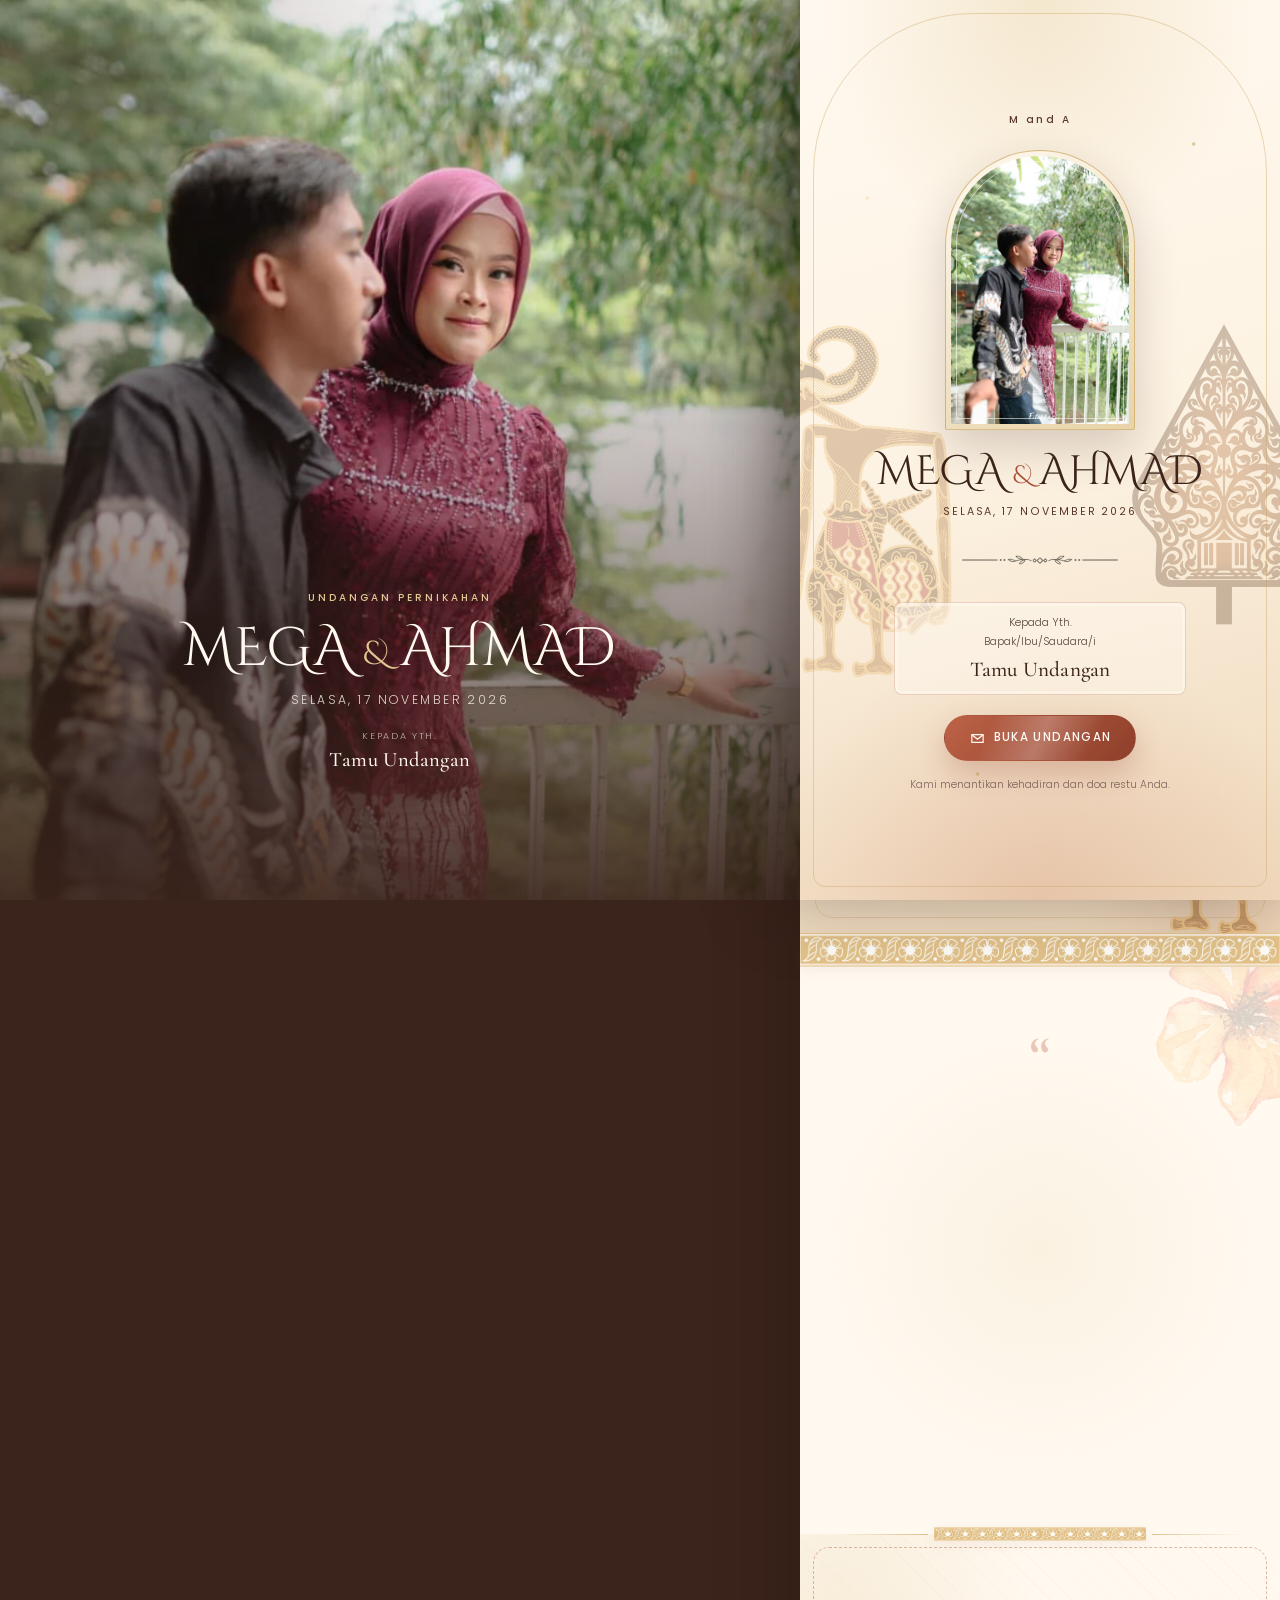
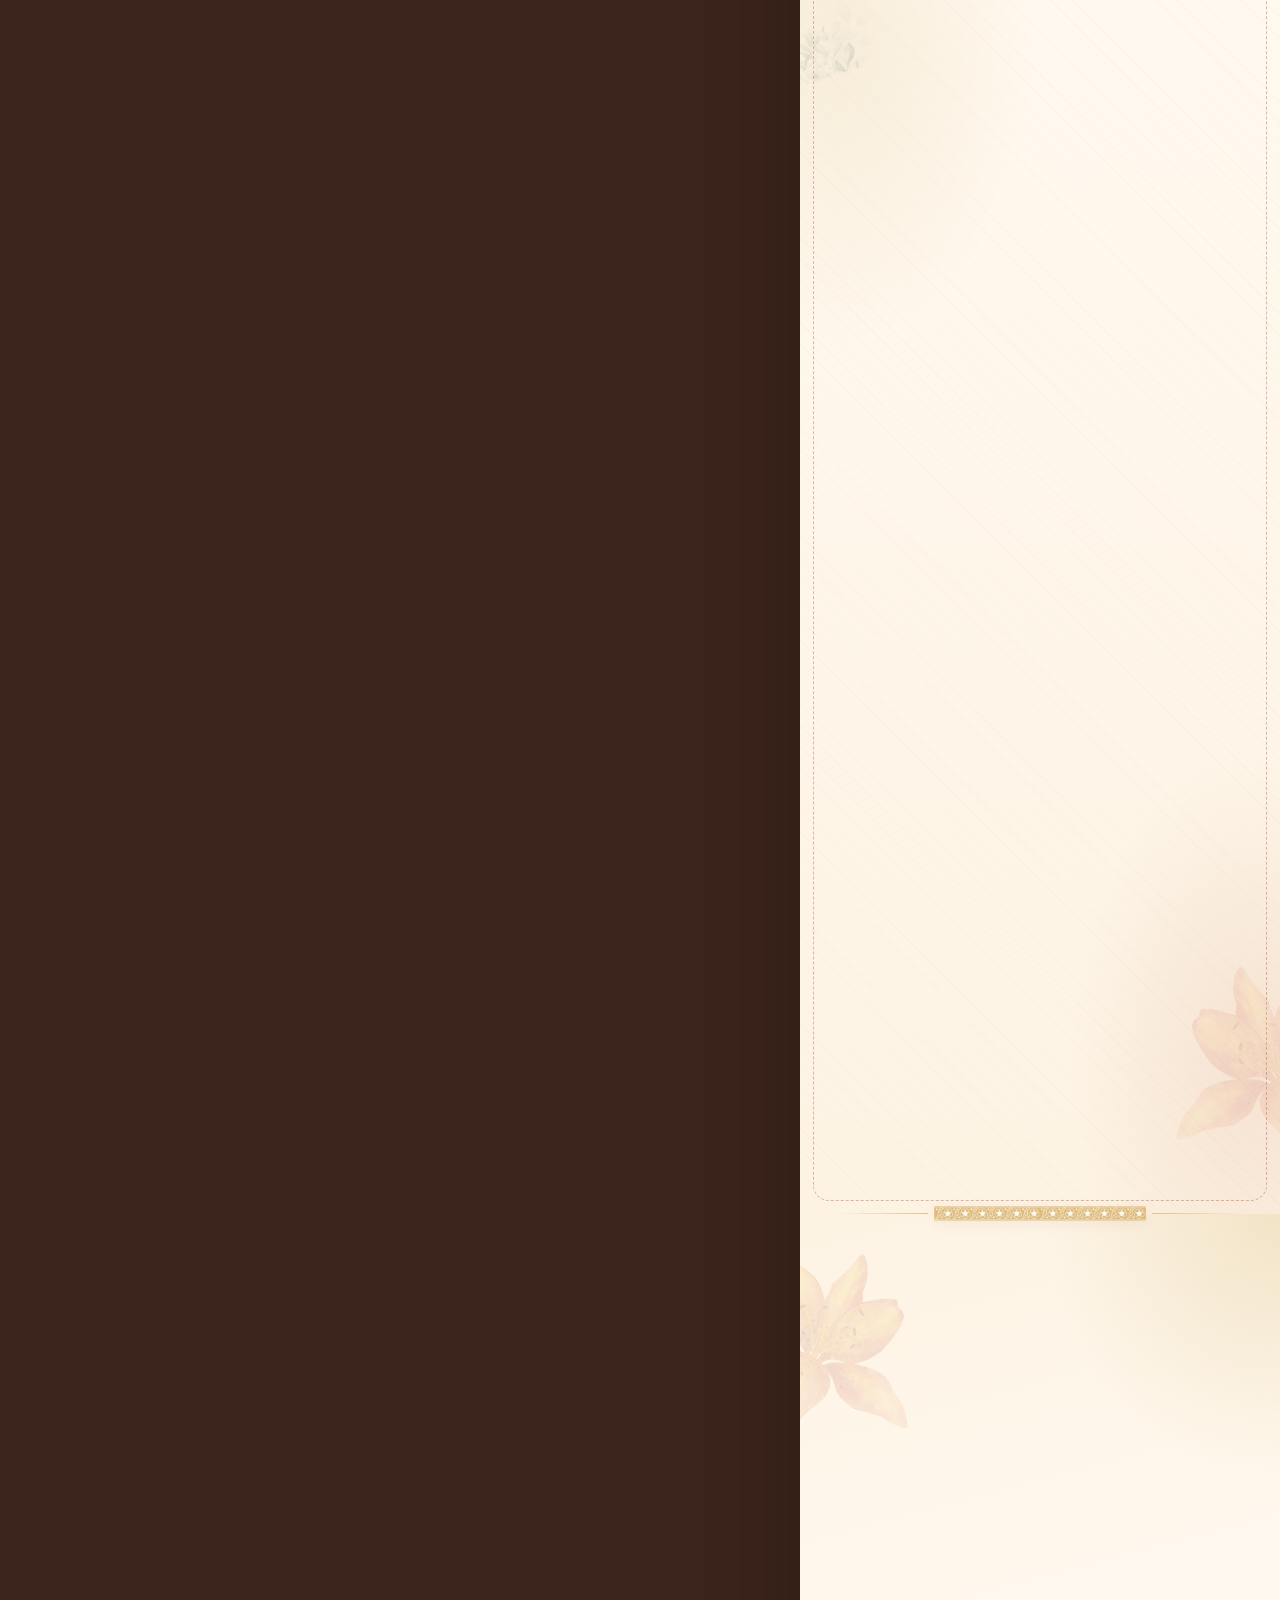
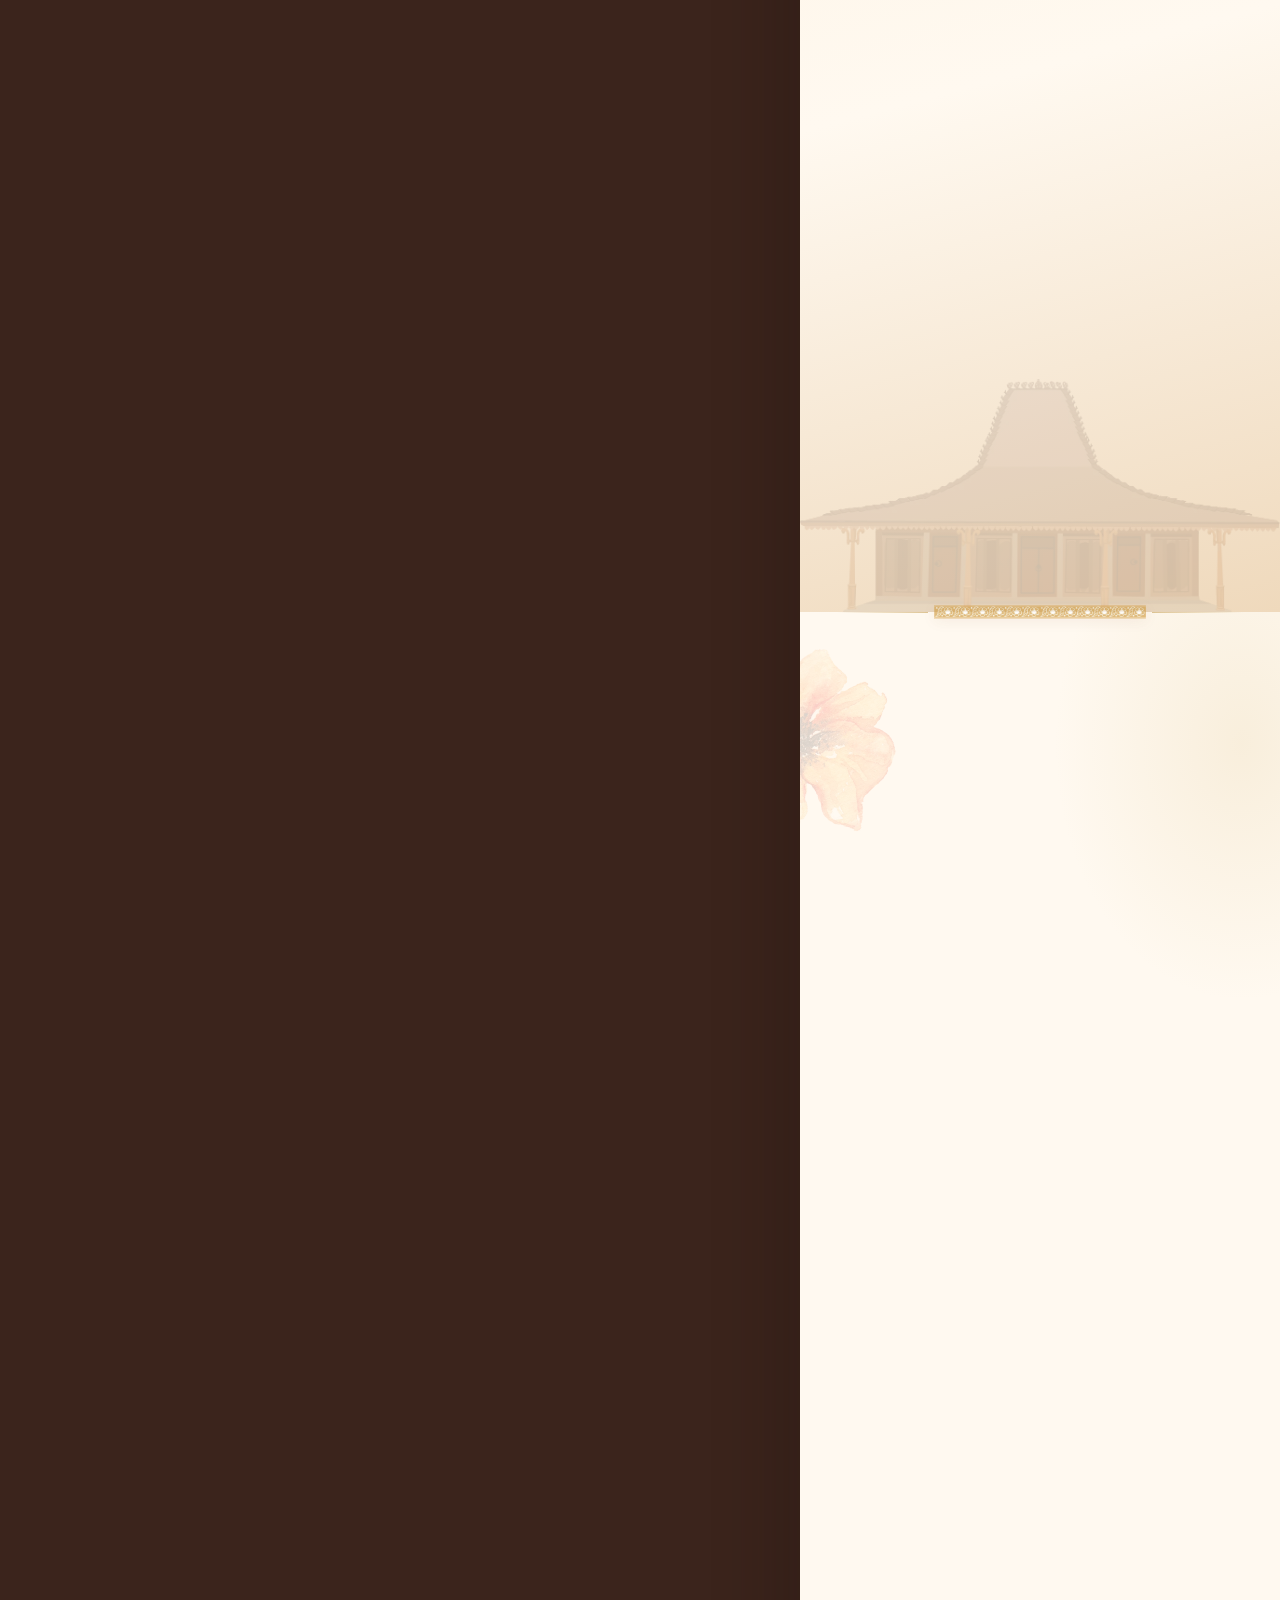
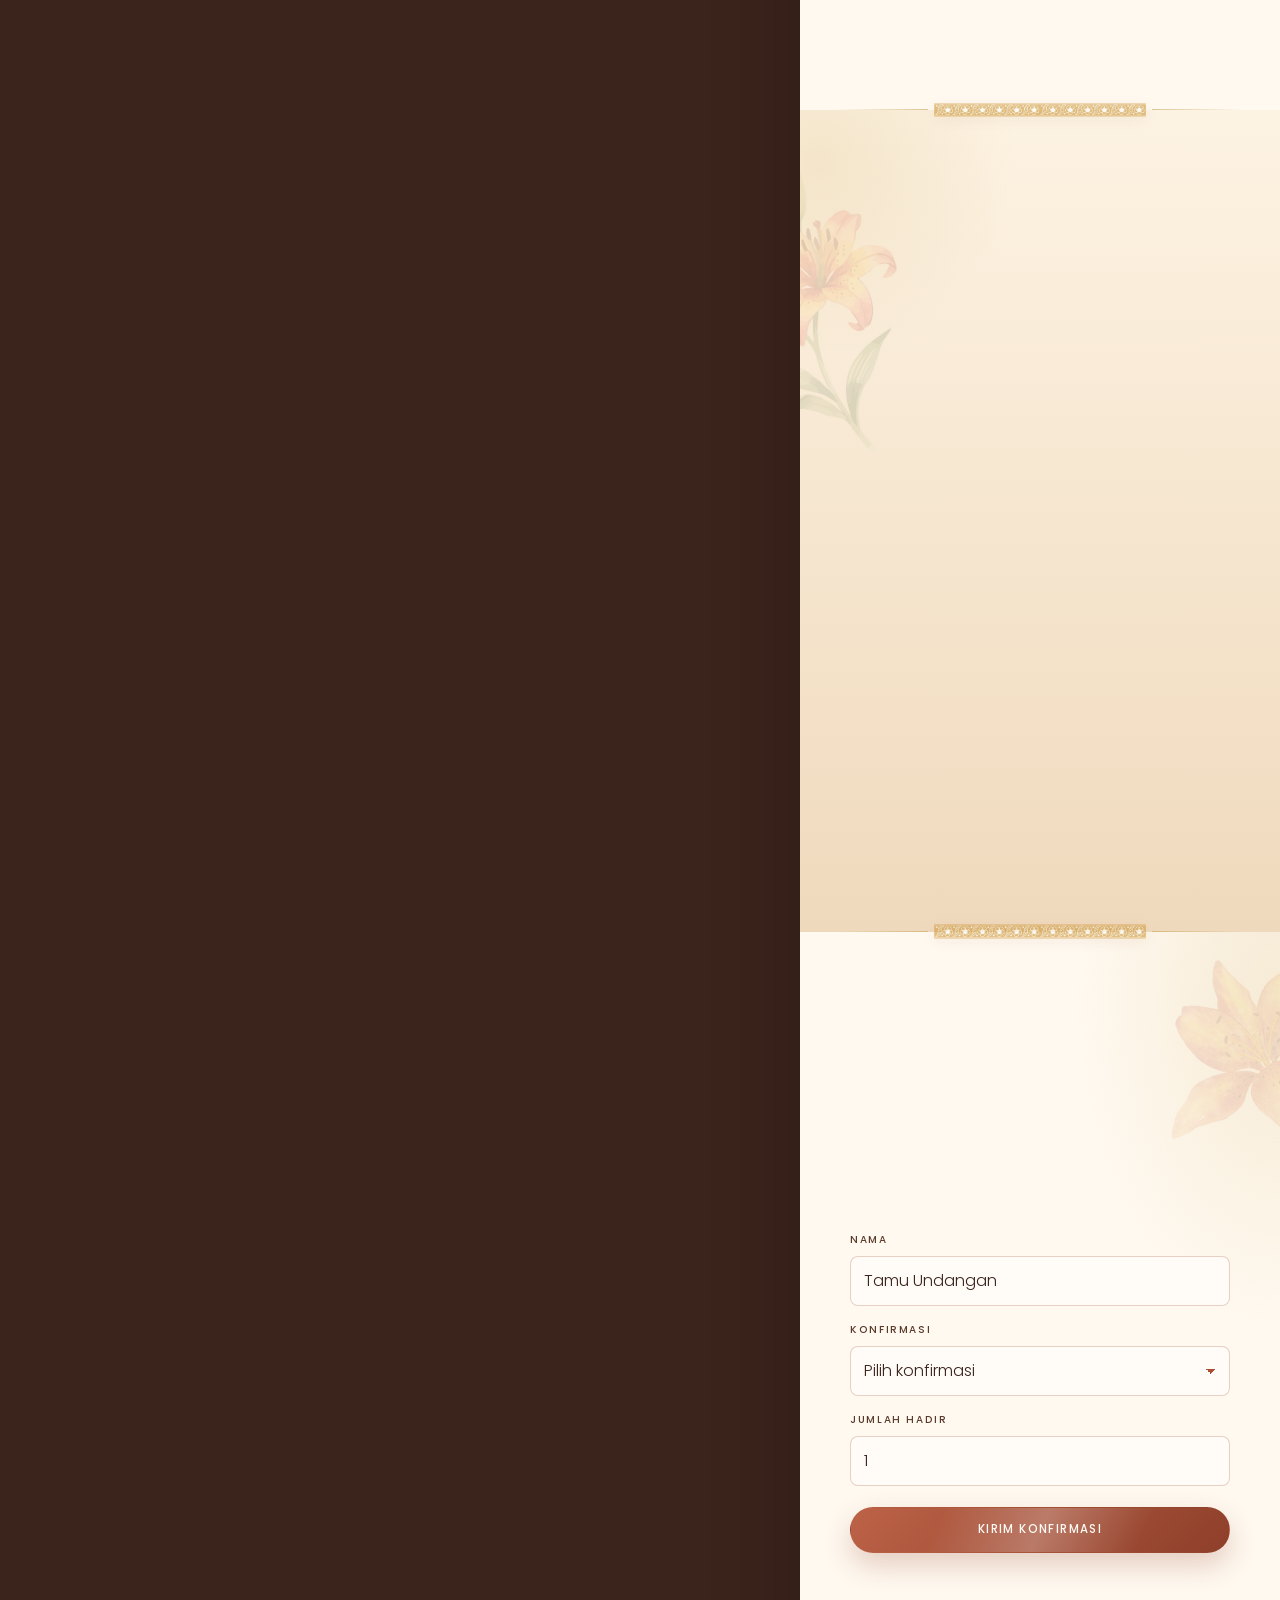
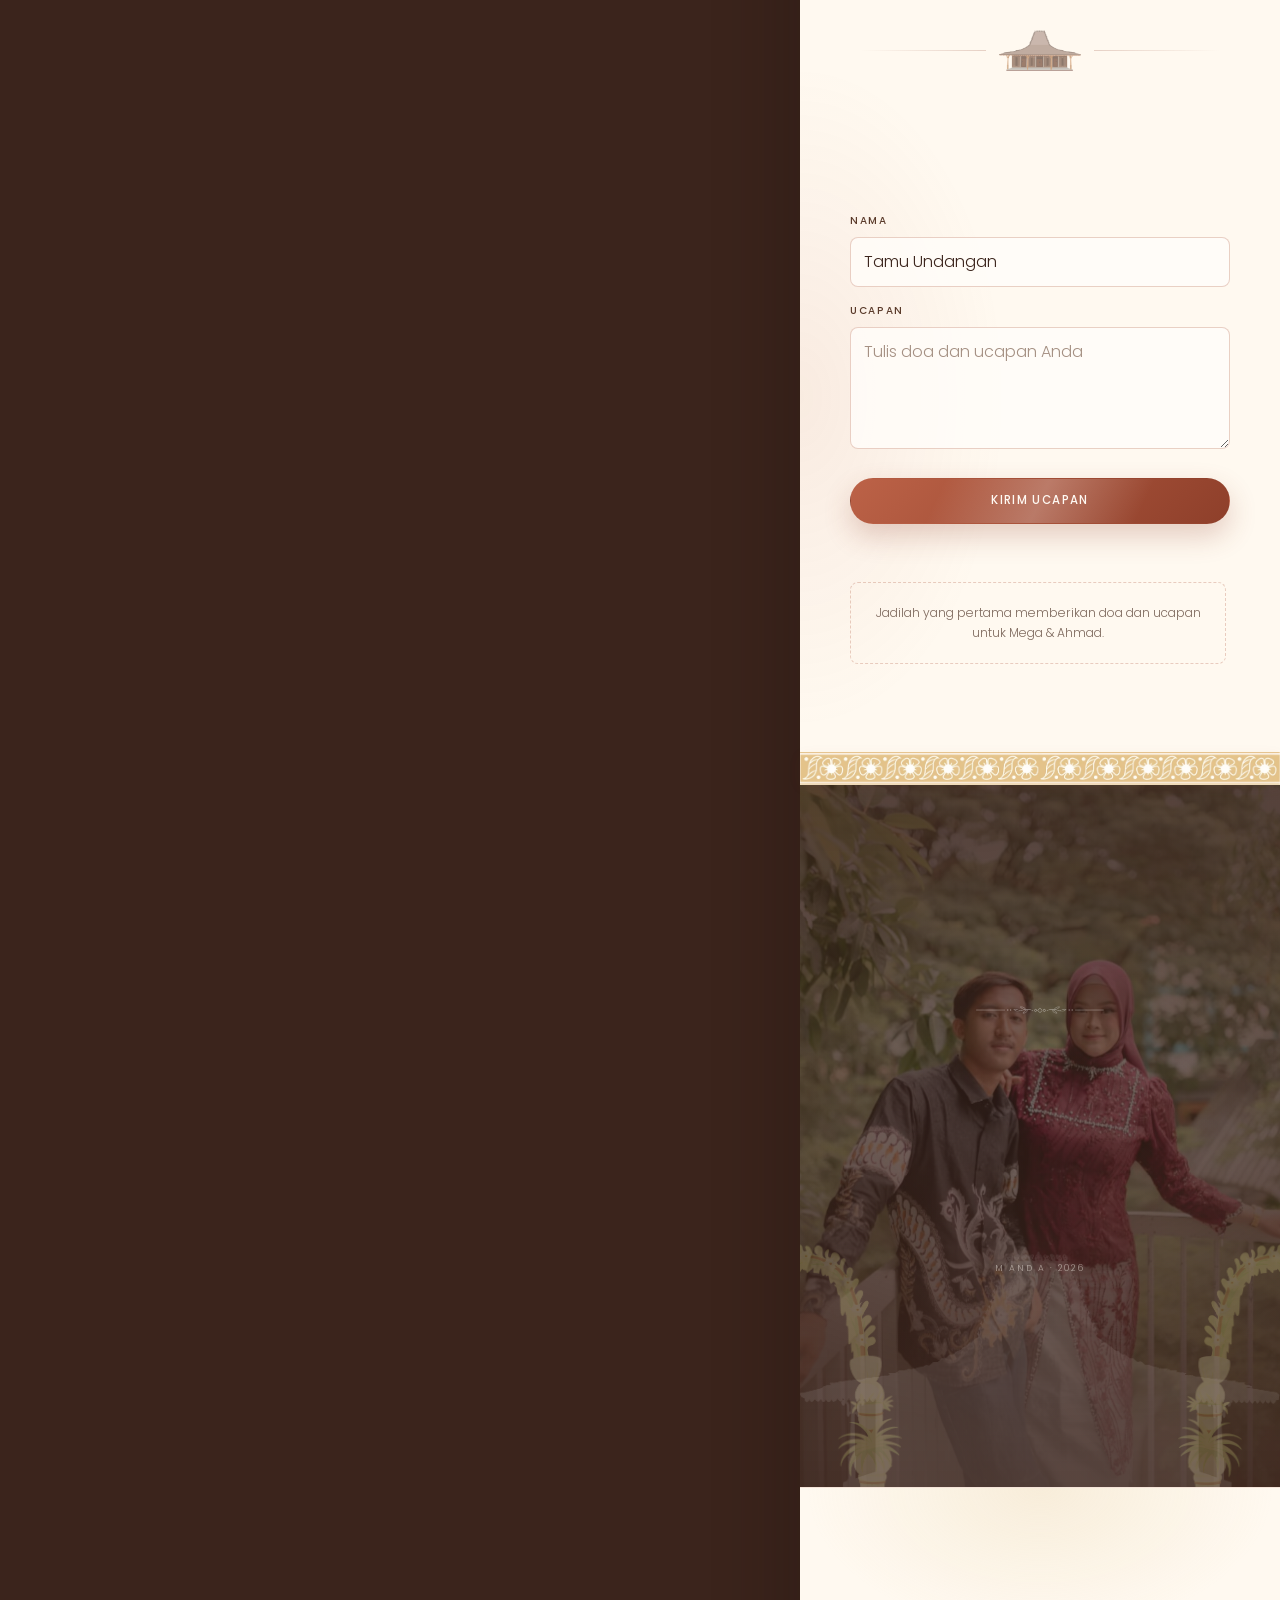
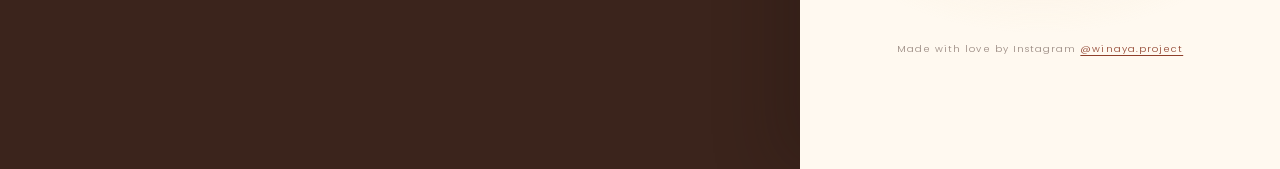
==== commit d1e25fc7: "Optimize invitation assets and update page Co-authored-by: Copilot <223556219+Copilot@users.noreply." ====
--- a/index.html
+++ b/index.html
@@ -8,13 +8,13 @@
 <meta name="description" content="Undangan pernikahan Mega Lestari Purwaning Tias dan Ahmad Asro’i, Selasa, 17 November 2026 di Sidoarjo.">
 <meta property="og:title" content="Undangan Pernikahan Mega &amp; Ahmad">
 <meta property="og:description" content="Selasa, 17 November 2026. Kami mengundang Bapak/Ibu/Saudara/i untuk hadir di hari bahagia kami.">
-<meta property="og:image" content="assets/images/foto-1.jpg">
+<meta property="og:image" content="assets/images/foto-1.webp">
 <meta property="og:type" content="website">
-<link rel="icon" href="assets/images/logo-web.png">
+<link rel="icon" href="assets/images/logo-web.webp">
 <link rel="preconnect" href="https://fonts.googleapis.com">
 <link rel="preconnect" href="https://fonts.gstatic.com" crossorigin>
 <link href="https://fonts.googleapis.com/css2?family=Cinzel+Decorative:wght@400;700&family=Cormorant+Garamond:ital,wght@1,400;1,500&family=Poppins:wght@300;400;500;600&display=swap" rel="stylesheet">
-<link rel="preload" as="image" href="assets/images/foto-1.jpg">
+<link rel="preload" as="image" href="assets/images/foto-1.webp">
 <link rel="stylesheet" href="css/style.css">
 <script defer src="js/data.js"></script>
 <script defer src="js/main.js"></script>
@@ -25,16 +25,16 @@
 <section id="cover" class="cover" aria-label="Sampul undangan">
   <div class="cover__panel">
     <div class="cover__ornament cover__ornament--ornate">
-      <img src="assets/images/ornate-gunung.png" alt="" aria-hidden="true">
+      <img src="assets/images/ornate-gunung.webp" alt="" aria-hidden="true">
     </div>
     <div class="cover__ornament cover__ornament--wayang">
-      <img src="assets/images/wayang.png" alt="" aria-hidden="true">
+      <img src="assets/images/wayang.webp" alt="" aria-hidden="true">
     </div>
 
     <div class="cover__content">
       <p class="eyebrow cover__eyebrow">M and A</p>
       <figure class="cover__photo">
-        <img id="coverPhoto" src="assets/images/foto-1.jpg" alt="Mega dan Ahmad" fetchpriority="high">
+        <img id="coverPhoto" src="assets/images/foto-1.webp" alt="Mega dan Ahmad" fetchpriority="high">
       </figure>
       <h1 class="cover__names">
         <span id="coverBride">Mega</span>
@@ -42,7 +42,7 @@
         <span id="coverGroom">Ahmad</span>
       </h1>
       <p class="cover__date" id="coverDate">Selasa, 17 November 2026</p>
-      <img class="cover__line" src="assets/images/decorative-line.png" alt="" aria-hidden="true">
+      <img class="cover__line" src="assets/images/decorative-line.webp" alt="" aria-hidden="true">
       <div class="cover__guest">
         <span>Kepada Yth.</span>
         <span>Bapak/Ibu/Saudara/i</span>
@@ -88,23 +88,23 @@
 
   <div class="invitation">
     <div class="section-divider section-divider--page" aria-hidden="true">
-      <img src="assets/images/pembatas%20halaman.png" alt="" loading="lazy" decoding="async">
+      <img src="assets/images/pembatas%20halaman.webp" alt="" loading="lazy" decoding="async">
     </div>
 
     <section class="section countdown-section" id="hitung" aria-labelledby="countdownTitle">
-      <img class="countdown-section__penjor" src="assets/images/penjor-balinese.png" alt="" aria-hidden="true" loading="lazy" decoding="async" data-parallax="0.1">
-      <img class="countdown-section__penjor countdown-section__penjor--right" src="assets/images/penjor-balinese.png" alt="" aria-hidden="true" loading="lazy" decoding="async" data-parallax="0.1">
-      <img class="countdown-section__flower-stack countdown-section__flower-stack--left" src="assets/images/trees.png" alt="" aria-hidden="true" loading="lazy" decoding="async" data-parallax="0.16">
-      <img class="countdown-section__flower-stack" src="assets/images/trees.png" alt="" aria-hidden="true" loading="lazy" decoding="async" data-parallax="0.16">
-      <img class="countdown-section__wayang" src="assets/images/wayang.png" alt="" aria-hidden="true" loading="lazy" decoding="async" data-parallax="0.06">
+      <img class="countdown-section__penjor" src="assets/images/penjor-balinese.webp" alt="" aria-hidden="true" loading="lazy" decoding="async" data-parallax="0.1">
+      <img class="countdown-section__penjor countdown-section__penjor--right" src="assets/images/penjor-balinese.webp" alt="" aria-hidden="true" loading="lazy" decoding="async" data-parallax="0.1">
+      <img class="countdown-section__flower-stack countdown-section__flower-stack--left" src="assets/images/trees.webp" alt="" aria-hidden="true" loading="lazy" decoding="async" data-parallax="0.16">
+      <img class="countdown-section__flower-stack" src="assets/images/trees.webp" alt="" aria-hidden="true" loading="lazy" decoding="async" data-parallax="0.16">
+      <img class="countdown-section__wayang" src="assets/images/wayang.webp" alt="" aria-hidden="true" loading="lazy" decoding="async" data-parallax="0.06">
       <div class="countdown-section__content">
         <figure class="couple__portrait countdown-section__portrait" data-anim="zoom" style="--delay:180ms">
-          <img class="mirror-cloud mirror-cloud--left" src="assets/images/awan-1.png" alt="" aria-hidden="true" loading="lazy" decoding="async" data-parallax="0.05">
-          <img class="mirror-cloud mirror-cloud--right" src="assets/images/awan-2.png" alt="" aria-hidden="true" loading="lazy" decoding="async" data-parallax="0.07">
-          <img class="couple__portrait-photo" src="assets/images/gallery/foto-4.jpeg" alt="Momen Mega dan Ahmad" loading="lazy" decoding="async">
-          <img class="couple__portrait-frame" src="assets/images/frame-mirror.png" alt="" aria-hidden="true" loading="lazy" decoding="async">
-          <img class="mirror-flower mirror-flower--left" src="assets/images/flower-3.png" alt="" aria-hidden="true" loading="lazy" decoding="async" data-parallax="0.12">
-          <img class="mirror-flower mirror-flower--right" src="assets/images/flower-4.png" alt="" aria-hidden="true" loading="lazy" decoding="async" data-parallax="0.14">
+          <img class="mirror-cloud mirror-cloud--left" src="assets/images/awan-1.webp" alt="" aria-hidden="true" loading="lazy" decoding="async" data-parallax="0.05">
+          <img class="mirror-cloud mirror-cloud--right" src="assets/images/awan-2.webp" alt="" aria-hidden="true" loading="lazy" decoding="async" data-parallax="0.07">
+          <img class="couple__portrait-photo" src="assets/images/gallery/foto-4.webp" alt="Momen Mega dan Ahmad" loading="lazy" decoding="async">
+          <img class="couple__portrait-frame" src="assets/images/frame-mirror.webp" alt="" aria-hidden="true" loading="lazy" decoding="async">
+          <img class="mirror-flower mirror-flower--left" src="assets/images/flower-3.webp" alt="" aria-hidden="true" loading="lazy" decoding="async" data-parallax="0.12">
+          <img class="mirror-flower mirror-flower--right" src="assets/images/flower-4.webp" alt="" aria-hidden="true" loading="lazy" decoding="async" data-parallax="0.14">
         </figure>
         <p class="eyebrow" data-anim="up">Save the Date</p>
         <h2 class="section__title" id="countdownTitle" data-anim="up" style="--delay:80ms">Menuju Hari Bahagia</h2>
@@ -122,38 +122,38 @@
     </section>
 
   <div class="section-divider section-divider--page" aria-hidden="true">
-    <img src="assets/images/pembatas%20halaman.png" alt="" loading="lazy" decoding="async">
+    <img src="assets/images/pembatas%20halaman.webp" alt="" loading="lazy" decoding="async">
   </div>
 
   <section class="section quote" aria-labelledby="quoteTitle">
     <h2 class="sr-only" id="quoteTitle">Ayat pernikahan</h2>
-    <img class="quote__flower" src="assets/images/flower-1.png" alt="" aria-hidden="true" data-parallax="0.08">
+    <img class="quote__flower" src="assets/images/flower-1.webp" alt="" aria-hidden="true" data-parallax="0.08">
     <div class="quote__mark" aria-hidden="true">&ldquo;</div>
     <blockquote class="quote__text" id="quoteText" data-anim="up">
       Dan diantara tanda-tanda kebesaran-Nya ialah diciptakan-Nya untukmu pasangan hidup dari jenismu sendiri supaya kamu cenderung dan merasa tentram kepadanya dan dijadikan-Nya diantaramu rasa kasih dan sayang. Sesungguhnya pada yang demikian itu menjadi tanda-tanda bagi kaum yang berfikir.
     </blockquote>
     <p class="quote__source" id="quoteSource" data-anim="up" style="--delay:120ms">Surat Ar-Rum: 21</p>
-    <img class="quote__line" src="assets/images/decorative-line.png" alt="" aria-hidden="true" data-anim="zoom">
-  </section>
-
-  <div class="section-divider" aria-hidden="true">
-    <img src="assets/images/pembatas%20halaman.png" alt="" loading="lazy" decoding="async">
+    <img class="quote__line" src="assets/images/decorative-line.webp" alt="" aria-hidden="true" data-anim="zoom">
+  </section>
+
+  <div class="section-divider" aria-hidden="true">
+    <img src="assets/images/pembatas%20halaman.webp" alt="" loading="lazy" decoding="async">
   </div>
 
   <section class="section couple" id="kopel" aria-labelledby="coupleTitle">
     <h2 class="sr-only" id="coupleTitle">Mempelai</h2>
     <div class="couple__frame" aria-hidden="true"></div>
-    <img class="couple__flower couple__flower--left" src="assets/images/flower-group.png" alt="" aria-hidden="true" data-parallax="0.07">
-    <img class="couple__flower couple__flower--right" src="assets/images/flower-2.png" alt="" aria-hidden="true" data-parallax="0.11">
+    <img class="couple__flower couple__flower--left" src="assets/images/flower-group.webp" alt="" aria-hidden="true" data-parallax="0.07">
+    <img class="couple__flower couple__flower--right" src="assets/images/flower-2.webp" alt="" aria-hidden="true" data-parallax="0.11">
     <p class="section__lead couple__lead" id="invitationText" data-anim="up">
       DENGAN MEMOHON RAHMAT DAN RIDHO ALLAH SWT, YANG TELAH MENCIPTAKAN MAKHLUKNYA BERPASANG-PASANGAN, KAMI MOHON DOA RESTU UNTUK PERNIKAHAN PUTRA-PUTRI KAMI:
     </p>
 
     <article class="person person--bride" data-anim="left">
       <div class="person__media">
-        <img id="bridePhoto" src="assets/images/foto-3.jpg" alt="Mega Lestari Purwaning Tias" loading="lazy">
+        <img id="bridePhoto" src="assets/images/foto-3.webp" alt="Mega Lestari Purwaning Tias" loading="lazy">
         <span class="person__ring" aria-hidden="true"></span>
-        <img class="person__flower" src="assets/images/flower-1.png" alt="" aria-hidden="true" data-parallax="0.08">
+        <img class="person__flower" src="assets/images/flower-1.webp" alt="" aria-hidden="true" data-parallax="0.08">
       </div>
       <p class="person__nick" id="brideNick">Mega</p>
       <h3 class="person__name" id="brideName">Mega Lestari Purwaning Tias</h3>
@@ -169,9 +169,9 @@
 
     <article class="person person--groom" data-anim="right">
       <div class="person__media">
-        <img id="groomPhoto" src="assets/images/foto-2.jpg" alt="Ahmad Asro’i" loading="lazy">
+        <img id="groomPhoto" src="assets/images/foto-2.webp" alt="Ahmad Asro’i" loading="lazy">
         <span class="person__ring" aria-hidden="true"></span>
-        <img class="person__flower" src="assets/images/flower-2.png" alt="" aria-hidden="true" data-parallax="0.08">
+        <img class="person__flower" src="assets/images/flower-1.webp" alt="" aria-hidden="true" data-parallax="0.08">
       </div>
       <p class="person__nick" id="groomNick">Ahmad</p>
       <h3 class="person__name" id="groomName">Ahmad Asro’i</h3>
@@ -181,26 +181,26 @@
   </section>
 
   <div class="section-divider" aria-hidden="true">
-    <img src="assets/images/pembatas%20halaman.png" alt="" loading="lazy" decoding="async">
+    <img src="assets/images/pembatas%20halaman.webp" alt="" loading="lazy" decoding="async">
   </div>
 
   <section class="section event" id="lokasi" aria-labelledby="eventTitle">
-    <img class="event__flower" src="assets/images/flower-2.png" alt="" aria-hidden="true" data-parallax="0.1">
+    <img class="event__flower" src="assets/images/flower-2.webp" alt="" aria-hidden="true" data-parallax="0.1">
     <p class="eyebrow" data-anim="up">Rangkaian Acara</p>
     <h2 class="section__title" id="eventTitle" data-anim="up" style="--delay:80ms">Acara</h2>
     <div class="event__list" id="eventList"></div>
     <div class="event__map" id="eventMap" data-anim="up"></div>
     <div class="event__joglo" aria-hidden="true">
-      <img src="assets/images/rumah-joglo.png" alt="">
-    </div>
-  </section>
-
-  <div class="section-divider" aria-hidden="true">
-    <img src="assets/images/pembatas%20halaman.png" alt="" loading="lazy" decoding="async">
+      <img src="assets/images/rumah-joglo.webp" alt="">
+    </div>
+  </section>
+
+  <div class="section-divider" aria-hidden="true">
+    <img src="assets/images/pembatas%20halaman.webp" alt="" loading="lazy" decoding="async">
   </div>
 
   <section class="section gallery" id="galeri" aria-labelledby="galleryTitle">
-    <img class="gallery__flower" src="assets/images/flower-1.png" alt="" aria-hidden="true" data-parallax="0.09">
+    <img class="gallery__flower" src="assets/images/flower-1.webp" alt="" aria-hidden="true" data-parallax="0.09">
     <p class="eyebrow" data-anim="up">Galeri</p>
     <h2 class="section__title" id="galleryTitle" data-anim="up" style="--delay:80ms">
       <span data-bride>Mega</span> &amp; <span data-groom>Ahmad</span>
@@ -209,11 +209,11 @@
   </section>
 
   <div class="section-divider" aria-hidden="true">
-    <img src="assets/images/pembatas%20halaman.png" alt="" loading="lazy" decoding="async">
+    <img src="assets/images/pembatas%20halaman.webp" alt="" loading="lazy" decoding="async">
   </div>
 
   <section class="section gift" id="hadiah" aria-labelledby="giftTitle">
-    <img class="gift__flower" src="assets/images/flower-3.png" alt="" aria-hidden="true" loading="lazy" decoding="async" data-parallax="0.07">
+    <img class="gift__flower" src="assets/images/flower-3.webp" alt="" aria-hidden="true" loading="lazy" decoding="async" data-parallax="0.07">
     <p class="eyebrow" id="giftEyebrow" data-anim="up">Wedding Gift</p>
     <h2 class="section__title" id="giftTitle" data-anim="up" style="--delay:80ms">Love Gift</h2>
     <p class="section__lead" id="giftIntro" data-anim="up" style="--delay:140ms">
@@ -223,11 +223,11 @@
   </section>
 
   <div class="section-divider" aria-hidden="true">
-    <img src="assets/images/pembatas%20halaman.png" alt="" loading="lazy" decoding="async">
+    <img src="assets/images/pembatas%20halaman.webp" alt="" loading="lazy" decoding="async">
   </div>
 
   <section class="section wishes" id="selamat" aria-labelledby="wishesTitle">
-    <img class="wishes__flower" src="assets/images/flower-2.png" alt="" aria-hidden="true" data-parallax="0.1">
+    <img class="wishes__flower" src="assets/images/flower-2.webp" alt="" aria-hidden="true" data-parallax="0.1">
     <h2 class="section__title" id="wishesTitle" data-anim="up">Konfirmasi Kehadiran</h2>
     <p class="section__lead" data-anim="up" style="--delay:80ms">
       Mohon kesediaannya untuk melakukan konfirmasi kehadiran, supaya kami bisa mempersiapkan kehadiran Anda dengan baik.
@@ -265,7 +265,7 @@
 
     <div class="wishes__divider" aria-hidden="true">
       <span></span>
-      <img src="assets/images/decorative-line.png" alt="">
+      <img src="assets/images/rumah-joglo.webp" alt="">
       <span></span>
     </div>
 
@@ -300,17 +300,17 @@
   </section>
 
   <div class="section-divider section-divider--page" aria-hidden="true">
-    <img src="assets/images/pembatas%20halaman.png" alt="" loading="lazy" decoding="async">
+    <img src="assets/images/pembatas%20halaman.webp" alt="" loading="lazy" decoding="async">
   </div>
 
   <section class="closing" id="fotofooter" aria-labelledby="closingTitle">
     <div class="closing__slides" id="closingSlides" aria-hidden="true" data-bg-parallax="view"></div>
     <div class="closing__veil" aria-hidden="true"></div>
-    <img class="closing__penjor closing__penjor--left" src="assets/images/penjor-balinese.png" alt="" aria-hidden="true" loading="lazy" decoding="async" data-parallax="0.08">
-    <img class="closing__penjor closing__penjor--right" src="assets/images/penjor-balinese.png" alt="" aria-hidden="true" loading="lazy" decoding="async" data-parallax="0.08">
-    <img class="closing__joglo" src="assets/images/rumah-joglo.png" alt="" aria-hidden="true" loading="lazy" decoding="async" data-parallax="0.04">
+    <img class="closing__penjor closing__penjor--left" src="assets/images/penjor-balinese.webp" alt="" aria-hidden="true" loading="lazy" decoding="async" data-parallax="0.08">
+    <img class="closing__penjor closing__penjor--right" src="assets/images/penjor-balinese.webp" alt="" aria-hidden="true" loading="lazy" decoding="async" data-parallax="0.08">
+    <img class="closing__joglo" src="assets/images/rumah-joglo.webp" alt="" aria-hidden="true" loading="lazy" decoding="async" data-parallax="0.04">
     <div class="closing__content">
-      <img class="closing__line" src="assets/images/decorative-line-white.png" alt="" aria-hidden="true">
+      <img class="closing__line" src="assets/images/decorative-line-white.webp" alt="" aria-hidden="true">
       <p class="closing__text" id="closingText" data-anim="up">
         MERUPAKAN SUATU KEHORMATAN DAN KEBAHAGIAAN BAGI KAMI APABILA BAPAK/IBU/SAUDARA/I BERKENAN HADIR UNTUK MEMBERIKAN DOA RESTU KEPADA PUTRA-PUTRI KAMI.
       </p>
@@ -325,7 +325,7 @@
   </section>
 
   <section class="winaya" id="winaya" aria-label="Winaya Projects">
-    <img class="winaya__logo" src="assets/images/logo-winaya-projects.png" alt="Winaya Projects" loading="lazy" decoding="async" data-anim="zoom">
+    <img class="winaya__logo" src="assets/images/logo-winaya-projects.webp" alt="Winaya Projects" loading="lazy" decoding="async" data-anim="zoom">
     <p class="winaya__credit">Made with love by Instagram <a href="https://www.instagram.com/winaya.project" target="_blank" rel="noopener noreferrer">@winaya.project</a></p>
   </section>
   </div>
@@ -360,7 +360,7 @@
   <svg class="music-toggle__pause" viewBox="0 0 24 24" aria-hidden="true" focusable="false"><path d="M8 5h3v14H8zM13 5h3v14h-3z"/></svg>
 </button>
 
-<audio id="bgm" loop preload="none" src="assets/audio/bgm.mp3"></audio>
+<audio id="bgm" loop preload="none" src="assets/audio/bgm.webm"></audio>
 
 <div class="lightbox" id="lightbox" role="dialog" aria-modal="true" aria-label="Galeri foto" hidden>
   <button class="lightbox__close" id="lightboxClose" type="button" aria-label="Tutup galeri">
